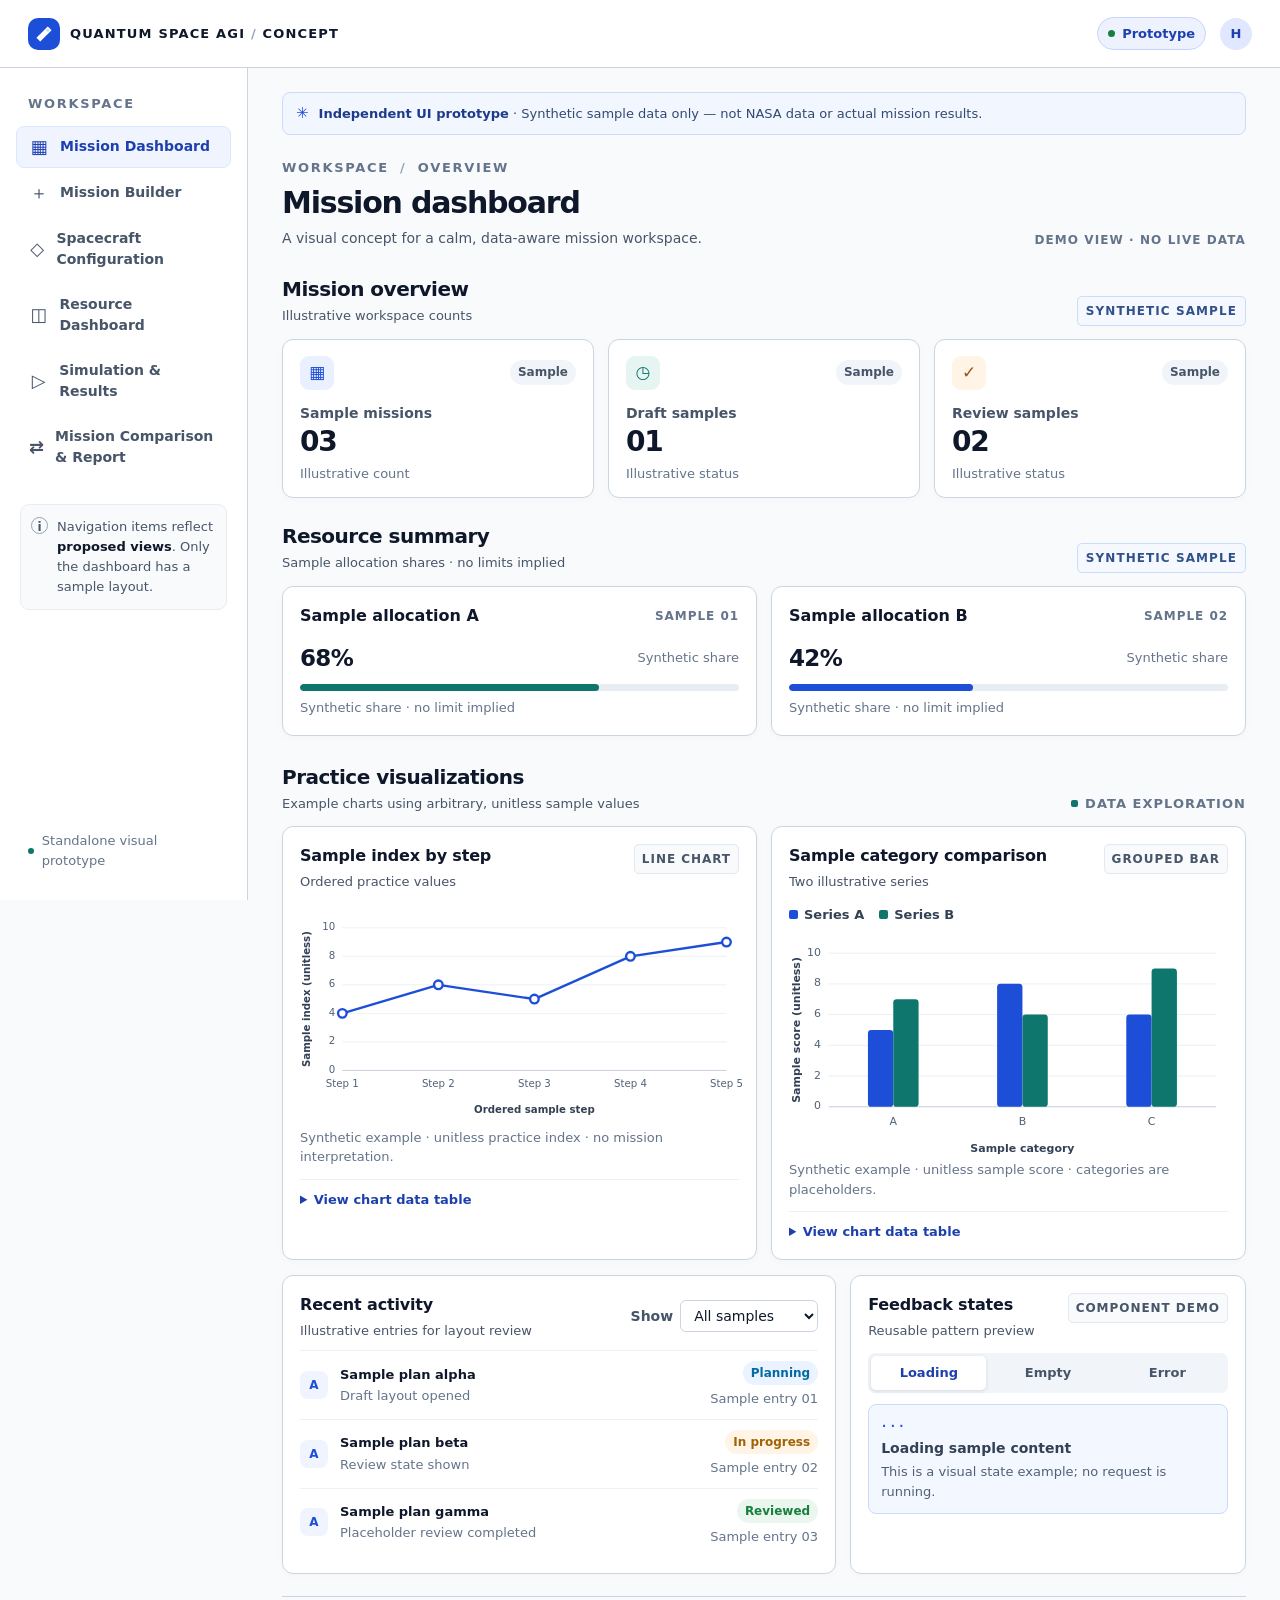
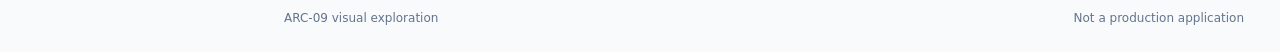
==== arc09-ui-prototype/index.html @ 6b60a982 "feat(arc-09): add isolated visualization UI prototype" ====
<!doctype html>
<html lang="en">
  <head>
    <meta charset="utf-8">
    <meta name="viewport" content="width=device-width, initial-scale=1">
    <meta name="theme-color" content="#f8fafc">
    <title>Mission workspace — ARC-09 UI prototype</title>
    <link rel="stylesheet" href="styles.css">
  </head>
  <body>
    <a class="skip-link" href="#main-content">Skip to main content</a>
    <div class="app-shell">
      <header class="app-header">
        <div class="header-brand-wrap">
          <button class="icon-button menu-toggle" id="menu-toggle" type="button" aria-label="Open navigation" aria-controls="app-sidebar" aria-expanded="false">
            <svg viewBox="0 0 24 24" aria-hidden="true"><path d="M4 7h16M4 12h16M4 17h16" /></svg>
          </button>
          <a class="brand" href="#dashboard" aria-label="Mission workspace dashboard">
            <span class="brand-symbol" aria-hidden="true"><svg viewBox="0 0 32 32"><path d="M5 21.5 21.5 5l5.5 5.5L10.5 27z"/><circle cx="21.5" cy="10.5" r="2.2"/></svg></span>
            <span class="brand-name">QUANTUM SPACE AGI<span> / </span>CONCEPT</span>
          </a>
        </div>
        <div class="header-right">
          <span class="prototype-chip"><span class="chip-dot" aria-hidden="true"></span>Prototype</span>
          <span class="avatar" aria-label="Prototype user">H</span>
        </div>
      </header>

      <div class="shell-body">
        <div class="sidebar-backdrop" id="sidebar-backdrop" hidden></div>
        <aside class="app-sidebar" id="app-sidebar" aria-label="Primary navigation">
          <div class="workspace-label">WORKSPACE</div>
          <nav class="primary-nav" id="primary-nav" aria-label="Proposed application views">
            <a class="nav-item is-active" href="#dashboard" data-view="dashboard" aria-current="page"><span class="nav-icon" aria-hidden="true">▦</span><span>Mission Dashboard</span></a>
            <a class="nav-item" href="#mission-builder" data-view="mission-builder"><span class="nav-icon" aria-hidden="true">＋</span><span>Mission Builder</span></a>
            <a class="nav-item" href="#spacecraft" data-view="spacecraft"><span class="nav-icon" aria-hidden="true">◇</span><span>Spacecraft Configuration</span></a>
            <a class="nav-item" href="#resources" data-view="resources"><span class="nav-icon" aria-hidden="true">◫</span><span>Resource Dashboard</span></a>
            <a class="nav-item" href="#simulation" data-view="simulation"><span class="nav-icon" aria-hidden="true">▷</span><span>Simulation &amp; Results</span></a>
            <a class="nav-item" href="#comparison" data-view="comparison"><span class="nav-icon" aria-hidden="true">⇄</span><span>Mission Comparison &amp; Report</span></a>
          </nav>

          <div class="sidebar-note">
            <span class="note-icon" aria-hidden="true">i</span>
            <p>Navigation items reflect <strong>proposed views</strong>. Only the dashboard has a sample layout.</p>
          </div>
          <div class="sidebar-bottom"><span class="online-dot" aria-hidden="true"></span> Standalone visual prototype</div>
        </aside>

        <main class="main-content" id="main-content" tabindex="-1">
          <div class="prototype-notice" role="note">
            <span class="notice-icon" aria-hidden="true">✳</span>
            <span><strong>Independent UI prototype</strong> · Synthetic sample data only — not NASA data or actual mission results.</span>
          </div>

          <section id="dashboard" data-page="dashboard" aria-labelledby="page-title">
            <div class="page-header">
              <div>
                <div class="breadcrumb">WORKSPACE <span aria-hidden="true">/</span> OVERVIEW</div>
                <h1 id="page-title">Mission dashboard</h1>
                <p class="page-description">A visual concept for a calm, data-aware mission workspace.</p>
              </div>
              <div class="page-actions"><span class="date-context">DEMO VIEW <span aria-hidden="true">·</span> NO LIVE DATA</span></div>
            </div>

            <div class="section-heading">
              <div><h2>Mission overview</h2><p>Illustrative workspace counts</p></div>
              <span class="sample-label">SYNTHETIC SAMPLE</span>
            </div>
            <div class="overview-grid" id="overview-grid" role="group" aria-label="Synthetic mission overview"></div>

            <div class="section-heading resource-heading">
              <div><h2>Resource summary</h2><p>Sample allocation shares · no limits implied</p></div>
              <span class="sample-label">SYNTHETIC SAMPLE</span>
            </div>
            <div class="resource-grid" id="resource-grid" role="group" aria-label="Synthetic resource summary"></div>

            <div class="section-heading chart-section-heading">
              <div><h2>Practice visualizations</h2><p>Example charts using arbitrary, unitless sample values</p></div>
              <span class="section-marker"><span></span> DATA EXPLORATION</span>
            </div>
            <div class="visual-grid">
              <article class="panel chart-panel" aria-labelledby="trend-title">
                <div class="panel-heading"><div><h3 id="trend-title">Sample index by step</h3><p>Ordered practice values</p></div><span class="chart-type">LINE CHART</span></div>
                <div class="chart-host" id="line-chart" aria-busy="true"></div>
                <div class="chart-tooltip" role="status" aria-live="polite" hidden></div>
                <p class="chart-caption">Synthetic example · unitless practice index · no mission interpretation.</p>
                <details class="data-details"><summary>View chart data table</summary><div class="table-scroll"><table><caption class="sr-only">Synthetic sample index values by step</caption><thead><tr><th scope="col">Step</th><th scope="col">Sample index (unitless)</th></tr></thead><tbody id="line-table"></tbody></table></div></details>
              </article>

              <article class="panel chart-panel" aria-labelledby="bar-chart-title">
                <div class="panel-heading"><div><h3 id="bar-chart-title">Sample category comparison</h3><p>Two illustrative series</p></div><span class="chart-type">GROUPED BAR</span></div>
                <ul class="chart-legend"><li><i class="legend-swatch legend-a" aria-hidden="true"></i>Series A</li><li><i class="legend-swatch legend-b" aria-hidden="true"></i>Series B</li></ul>
                <div class="chart-host" id="bar-chart" aria-busy="true"></div>
                <div class="chart-tooltip" role="status" aria-live="polite" hidden></div>
                <p class="chart-caption">Synthetic example · unitless sample score · categories are placeholders.</p>
                <details class="data-details"><summary>View chart data table</summary><div class="table-scroll"><table><caption class="sr-only">Synthetic category comparison for Series A and Series B</caption><thead><tr><th scope="col">Sample category</th><th scope="col">Series A</th><th scope="col">Series B</th></tr></thead><tbody id="bar-table"></tbody></table></div></details>
              </article>
            </div>

            <div class="lower-grid">
              <section class="panel activity-panel" aria-labelledby="activity-title">
                <div class="panel-heading activity-heading"><div><h3 id="activity-title">Recent activity</h3><p>Illustrative entries for layout review</p></div>
                  <div class="form-field compact-field"><label for="activity-filter">Show</label><select id="activity-filter" aria-label="Filter synthetic sample activity"><option value="all">All samples</option><option value="Planning">Planning</option><option value="In progress">In progress</option><option value="Reviewed">Reviewed</option></select></div>
                </div>
                <ul class="activity-list" id="activity-list" aria-live="polite"></ul>
              </section>
              <section class="panel state-demo" aria-labelledby="state-title">
                <div class="panel-heading"><div><h3 id="state-title">Feedback states</h3><p>Reusable pattern preview</p></div><span class="chart-type">COMPONENT DEMO</span></div>
                <div class="state-tabs" role="group" aria-label="Choose feedback state preview">
                  <button class="state-tab is-selected" type="button" data-state="loading" aria-pressed="true">Loading</button>
                  <button class="state-tab" type="button" data-state="empty" aria-pressed="false">Empty</button>
                  <button class="state-tab" type="button" data-state="error" aria-pressed="false">Error</button>
                </div>
                <div class="state-preview" id="state-preview" aria-live="polite"></div>
              </section>
            </div>

            <footer class="page-footer"><span>ARC-09 visual exploration</span><span>Not a production application</span></footer>
          </section>

          <section id="mission-builder" class="placeholder-page" data-page="mission-builder" hidden aria-labelledby="mission-builder-title">
            <div class="page-header"><div><div class="breadcrumb">WORKSPACE <span aria-hidden="true">/</span> PROPOSED VIEW</div><h1 id="mission-builder-title">Mission Builder</h1><p class="page-description">A navigation placeholder for visual flow review.</p></div></div>
            <div class="panel placeholder-panel"><div class="placeholder-illustration" aria-hidden="true">&#9675;</div><span class="sample-label">PROPOSED VIEW &middot; NOT A REQUIREMENT</span><h2>Layout preview not defined</h2><p>This prototype does not contain confirmed page requirements, API data, or scientific fields for this view.</p><button class="button button-secondary back-dashboard" type="button">Return to dashboard</button></div>
          </section>
          <section id="spacecraft" class="placeholder-page" data-page="spacecraft" hidden aria-labelledby="spacecraft-title">
            <div class="page-header"><div><div class="breadcrumb">WORKSPACE <span aria-hidden="true">/</span> PROPOSED VIEW</div><h1 id="spacecraft-title">Spacecraft Configuration</h1><p class="page-description">A navigation placeholder for visual flow review.</p></div></div>
            <div class="panel placeholder-panel"><div class="placeholder-illustration" aria-hidden="true">&#9675;</div><span class="sample-label">PROPOSED VIEW &middot; NOT A REQUIREMENT</span><h2>Layout preview not defined</h2><p>This prototype does not contain confirmed page requirements, API data, or scientific fields for this view.</p><button class="button button-secondary back-dashboard" type="button">Return to dashboard</button></div>
          </section>
          <section id="resources" class="placeholder-page" data-page="resources" hidden aria-labelledby="resources-title">
            <div class="page-header"><div><div class="breadcrumb">WORKSPACE <span aria-hidden="true">/</span> PROPOSED VIEW</div><h1 id="resources-title">Resource Dashboard</h1><p class="page-description">A navigation placeholder for visual flow review.</p></div></div>
            <div class="panel placeholder-panel"><div class="placeholder-illustration" aria-hidden="true">&#9675;</div><span class="sample-label">PROPOSED VIEW &middot; NOT A REQUIREMENT</span><h2>Layout preview not defined</h2><p>This prototype does not contain confirmed page requirements, API data, or scientific fields for this view.</p><button class="button button-secondary back-dashboard" type="button">Return to dashboard</button></div>
          </section>
          <section id="simulation" class="placeholder-page" data-page="simulation" hidden aria-labelledby="simulation-title">
            <div class="page-header"><div><div class="breadcrumb">WORKSPACE <span aria-hidden="true">/</span> PROPOSED VIEW</div><h1 id="simulation-title">Simulation &amp; Results</h1><p class="page-description">A navigation placeholder for visual flow review.</p></div></div>
            <div class="panel placeholder-panel"><div class="placeholder-illustration" aria-hidden="true">&#9675;</div><span class="sample-label">PROPOSED VIEW &middot; NOT A REQUIREMENT</span><h2>Layout preview not defined</h2><p>This prototype does not contain confirmed page requirements, API data, or scientific fields for this view.</p><button class="button button-secondary back-dashboard" type="button">Return to dashboard</button></div>
          </section>
          <section id="comparison" class="placeholder-page" data-page="comparison" hidden aria-labelledby="comparison-title">
            <div class="page-header"><div><div class="breadcrumb">WORKSPACE <span aria-hidden="true">/</span> PROPOSED VIEW</div><h1 id="comparison-title">Mission Comparison &amp; Report</h1><p class="page-description">A navigation placeholder for visual flow review.</p></div></div>
            <div class="panel placeholder-panel"><div class="placeholder-illustration" aria-hidden="true">&#9675;</div><span class="sample-label">PROPOSED VIEW &middot; NOT A REQUIREMENT</span><h2>Layout preview not defined</h2><p>This prototype does not contain confirmed page requirements, API data, or scientific fields for this view.</p><button class="button button-secondary back-dashboard" type="button">Return to dashboard</button></div>
          </section>
        </main>
      </div>
    </div>
    <script src="data.js"></script>
    <script src="charts.js"></script>
    <script src="app.js"></script>
  </body>
</html>
---- arc09-ui-prototype/styles.css ----
:root {
  color-scheme: light;
  --primary: #1D4ED8;
  --secondary: #0F766E;
  --background: #F8FAFC;
  --surface: #FFFFFF;
  --subtle: #F1F5F9;
  --text: #0F172A;
  --muted: #475569;
  --border: #CBD5E1;
  --success: #15803D;
  --warning: #A16207;
  --error: #B91C1C;
  --info: #0369A1;
  --space-1: 4px;
  --space-2: 8px;
  --space-3: 12px;
  --space-4: 16px;
  --space-6: 24px;
  --space-8: 32px;
  --space-12: 48px;
  font-family: Inter,ui-sans-serif,system-ui,-apple-system,"Segoe UI",sans-serif;
  color: var(--text);
  background: var(--background);
  font-synthesis: none;
  text-rendering: optimizeLegibility;
}

/* Base styles and typography */
* {
  box-sizing: border-box;
}

html {
  min-width: 320px;
}

body {
  margin: 0;
  min-width: 320px;
  background: var(--background);
  color: var(--text);
  font-size: 16px;
  line-height: 1.5;
}
/* Shared control typography */
button,select {
  font: inherit;
}
/* Base styles and typography */
button,a,select {
  -webkit-tap-highlight-color: transparent;
}
/* Keyboard skip link */
.skip-link {
  position: fixed;
  z-index: 50;
  left: 12px;
  top: -60px;
  padding: 10px 14px;
  background: var(--surface);
  color: var(--primary);
  border: 2px solid var(--primary);
  border-radius: 8px;
}

.skip-link:focus {
  top: 12px;
}
/* Application shell and header */
.app-shell {
  min-height: 100vh;
}

.app-header {
  height: 68px;
  position: sticky;
  top: 0;
  z-index: 20;
  display: flex;
  align-items: center;
  justify-content: space-between;
  padding: 0 28px;
  background: rgba(255,255,255,.96);
  border-bottom: 1px solid var(--border);
}

.header-brand-wrap,.header-right {
  display: flex;
  align-items: center;
  gap: 14px;
}

.brand {
  display: flex;
  align-items: center;
  gap: 10px;
  text-decoration: none;
  color: var(--text);
}

.brand-symbol {
  display: grid;
  place-items: center;
  width: 32px;
  height: 32px;
  border-radius: 10px;
  background: var(--primary);
}

.brand-symbol svg {
  width: 22px;
  height: 22px;
  fill: var(--surface);
}

.brand-symbol circle {
  fill: #bfdbfe;
}

.brand-name {
  font-size: 13px;
  font-weight: 750;
  letter-spacing: .09em;
}

.brand-name span {
  color: #94a3b8;
}

.prototype-chip {
  display: flex;
  align-items: center;
  gap: 7px;
  padding: 6px 10px;
  border: 1px solid #c7d2fe;
  background: #eef2ff;
  border-radius: 99px;
  color: #1e40af;
  font-size: 13px;
  font-weight: 650;
}
/* Header indicators */
.chip-dot,.online-dot {
  width: 7px;
  height: 7px;
  border-radius: 50%;
  background: var(--success);
}
/* Application shell and header */
.avatar {
  width: 32px;
  height: 32px;
  display: grid;
  place-items: center;
  border-radius: 50%;
  background: #e0e7ff;
  color: #1e40af;
  font-weight: 700;
  font-size: 13px;
}

.icon-button {
  width: 38px;
  height: 38px;
  display: grid;
  place-items: center;
  border: 1px solid var(--border);
  background: var(--surface);
  border-radius: 9px;
  color: var(--text);
  cursor: pointer;
}

.icon-button svg {
  width: 20px;
  height: 20px;
  fill: none;
  stroke: currentColor;
  stroke-width: 1.8;
  stroke-linecap: round;
}

.menu-toggle {
  display: none;
}

.shell-body {
  min-height: calc(100vh - 68px);
  display: grid;
  grid-template-columns: 248px minmax(0,1fr);
}
/* Sidebar navigation */
.app-sidebar {
  position: sticky;
  top: 68px;
  align-self: start;
  height: calc(100vh - 68px);
  display: flex;
  flex-direction: column;
  padding: 26px 16px 18px;
  background: var(--surface);
  border-right: 1px solid var(--border);
}

.workspace-label,.breadcrumb {
  font-size: 13px;
  font-weight: 750;
  letter-spacing: .13em;
  color: #64748b;
}

.workspace-label {
  padding: 0 12px 12px;
}

.primary-nav {
  display: grid;
  gap: var(--space-1);
}

.nav-item {
  min-height: 42px;
  display: flex;
  align-items: center;
  gap: 11px;
  padding: 9px 12px;
  color: var(--muted);
  border: 1px solid transparent;
  border-radius: 8px;
  text-decoration: none;
  font-size: 14px;
  font-weight: 550;
  transition: background-color .15s,color .15s;
}

.nav-item:hover {
  background: var(--background);
  color: var(--text);
}

.nav-item.is-active {
  background: #eff4ff;
  border-color: #dbe7ff;
  color: #1e40af;
  font-weight: 700;
}

.nav-icon {
  width: 20px;
  text-align: center;
  font-size: 18px;
  line-height: 1;
  color: inherit;
}
.sidebar-note {
  display: flex;
  gap: 9px;
  margin: 26px 4px 0;
  padding: 12px 10px;
  background: var(--background);
  border: 1px solid #e8edf4;
  border-radius: 9px;
  color: var(--muted);
  font-size: 13px;
  line-height: 1.55;
}

.sidebar-note p {
  margin: 0;
}

.sidebar-note strong {
  color: var(--text);
}

.note-icon {
  flex: none;
  display: grid;
  place-items: center;
  width: 17px;
  height: 17px;
  border: 1px solid #94a3b8;
  border-radius: 50%;
  font-size: 12px;
  font-weight: 700;
}

.sidebar-bottom {
  display: flex;
  align-items: center;
  gap: var(--space-2);
  margin-top: auto;
  padding: 12px;
  color: #64748b;
  font-size: 13px;
}

.sidebar-bottom .online-dot {
  width: 6px;
  height: 6px;
  background: var(--secondary);
}
/* Page layout and headings */
.main-content {
  min-width: 0;
  max-width: 1440px;
  width: 100%;
  margin: 0 auto;
  padding: 24px 34px 22px;
  outline: none;
}

.prototype-notice {
  display: flex;
  align-items: center;
  gap: 10px;
  min-height: 42px;
  margin-bottom: 23px;
  padding: 9px 13px;
  border: 1px solid #cbdcfb;
  background: #f1f6ff;
  border-radius: 8px;
  color: #334a70;
  font-size: 13px;
}

.prototype-notice strong {
  color: #1e3a8a;
}

.notice-icon {
  color: var(--primary);
  font-size: 15px;
}

.page-header {
  display: flex;
  align-items: flex-end;
  justify-content: space-between;
  gap: 20px;
  margin-bottom: 27px;
}

.breadcrumb {
  margin-bottom: 8px;
}

.breadcrumb span {
  padding: 0 5px;
  color: #94a3b8;
}

.page-header h1 {
  margin: 0;
  font-size: 30px;
  line-height: 1.2;
  letter-spacing: -.04em;
  font-weight: 720;
}
/* Page description */
.page-description {
  margin: 7px 0 0;
  color: var(--muted);
  font-size: 14px;
}
/* Page layout and headings */
.page-actions {
  display: flex;
  align-items: center;
  gap: 10px;
}

.date-context {
  color: #64748b;
  font-size: 12px;
  font-weight: 700;
  letter-spacing: .09em;
}

.section-heading {
  display: flex;
  align-items: flex-end;
  justify-content: space-between;
  gap: var(--space-4);
  margin: 0 0 13px;
}

.section-heading h2 {
  margin: 0;
  font-size: 20px;
  line-height: 1.3;
  letter-spacing: -.025em;
}

.section-heading p {
  margin: 4px 0 0;
  color: var(--muted);
  font-size: 13px;
}

.sample-label {
  display: inline-flex;
  align-items: center;
  padding: 5px 8px;
  border: 1px solid #cbdcfb;
  border-radius: 5px;
  background: #f5f8ff;
  color: #31518a;
  font-size: 12px;
  font-weight: 750;
  letter-spacing: .09em;
  white-space: nowrap;
}
/* Dashboard cards and metrics */
.overview-grid {
  display: grid;
  grid-template-columns: repeat(3,minmax(0,1fr));
  gap: 14px;
}

.metric-card,.panel {
  min-width: 0;
  background: var(--surface);
  border: 1px solid var(--border);
  border-radius: 11px;
  box-shadow: 0 2px 8px rgba(15,23,42,.025);
}

.metric-card {
  padding: 16px 17px 14px;
}

.metric-top {
  display: flex;
  justify-content: space-between;
  align-items: center;
}

.metric-icon {
  width: 34px;
  height: 34px;
  display: grid;
  place-items: center;
  border-radius: 9px;
  font-size: 17px;
  font-weight: 700;
}

.metric-icon-blue {
  background: #eaf0ff;
  color: var(--primary);
}

.metric-icon-teal {
  background: #e6f4f2;
  color: var(--secondary);
}

.metric-icon-amber {
  background: #fff4e5;
  color: #9a5510;
}

.status-badge {
  display: inline-flex;
  align-items: center;
  gap: 6px;
  width: max-content;
  max-width: 100%;
  padding: 4px 8px;
  border-radius: 99px;
  font-size: 12px;
  font-weight: 700;
  line-height: 1.35;
}

.status-neutral {
  background: var(--subtle);
  color: var(--muted);
}

.status-info {
  background: #eaf3ff;
  color: var(--info);
}

.status-warning {
  background: #fff4e5;
  color: var(--warning);
}

.status-success {
  background: #eaf6ee;
  color: var(--success);
}

.metric-label {
  margin: 13px 0 2px;
  color: var(--muted);
  font-size: 14px;
  font-weight: 550;
}

.metric-value {
  margin: 0;
  font-size: 28px;
  line-height: 1.15;
  font-weight: 730;
  font-variant-numeric: tabular-nums;
  letter-spacing: -.04em;
}

.metric-detail {
  margin: 6px 0 0;
  color: #64748b;
  font-size: 13px;
}

.resource-heading {
  margin-top: 25px;
}

.resource-grid {
  display: grid;
  grid-template-columns: repeat(2,minmax(0,1fr));
  gap: 14px;
}

.resource-card {
  padding: 15px 17px 13px;
}

.resource-title-row,.resource-value-row {
  display: flex;
  align-items: center;
  justify-content: space-between;
  gap: 10px;
}

.resource-title-row h3 {
  margin: 0;
  font-size: 16px;
  font-weight: 650;
}

.resource-index {
  color: #64748b;
  font-size: 12px;
  font-weight: 700;
  letter-spacing: .08em;
}

.resource-value-row {
  margin-top: 13px;
}

.resource-value {
  font-size: 23px;
  letter-spacing: -.03em;
  font-variant-numeric: tabular-nums;
}

.resource-tag {
  color: #64748b;
  font-size: 13px;
}

.resource-track {
  height: 7px;
  margin-top: 9px;
  overflow: hidden;
  border-radius: 99px;
  background: #e8edf4;
}

.resource-fill {
  height: 100%;
  display: block;
  border-radius: inherit;
  background: var(--secondary);
}

.resource-card:nth-child(2) .resource-fill {
  background: var(--primary);
}

.resource-detail {
  margin: 7px 0 0;
  color: #64748b;
  font-size: 13px;
}
/* Charts and data tables */
.chart-section-heading {
  margin-top: 28px;
}

.section-marker {
  display: flex;
  align-items: center;
  gap: 7px;
  color: #64748b;
  font-size: 13px;
  font-weight: 750;
  letter-spacing: .08em;
}

.section-marker span {
  width: 7px;
  height: 7px;
  background: var(--secondary);
  border-radius: 2px;
}

.visual-grid {
  display: grid;
  grid-template-columns: repeat(2,minmax(0,1fr));
  gap: 14px;
}

.panel {
  position: relative;
  padding: 17px;
}

.panel-heading {
  display: flex;
  align-items: flex-start;
  justify-content: space-between;
  gap: 10px;
}

.panel-heading h3 {
  margin: 0;
  font-size: 16px;
  font-weight: 680;
  letter-spacing: -.01em;
}

.panel-heading p {
  margin: 4px 0 0;
  color: var(--muted);
  font-size: 13px;
}

.chart-type {
  flex: none;
  padding: 5px 7px;
  border: 1px solid #e2e8f0;
  border-radius: 5px;
  background: var(--background);
  color: var(--muted);
  font-size: 12px;
  font-weight: 750;
  letter-spacing: .08em;
}
.chart-legend {
  display: flex;
  gap: 15px;
  margin: 13px 0 0;
  padding: 0;
  list-style: none;
  color: #334155;
  font-size: 13px;
  font-weight: 600;
}

.chart-legend li {
  display: flex;
  align-items: center;
  gap: 6px;
}
/* Chart legend swatches */
.legend-swatch {
  width: 9px;
  height: 9px;
  display: inline-block;
  border-radius: 2px;
}

.legend-a {
  background: var(--primary);
}

.legend-b {
  background: var(--secondary);
}
/* Charts and data tables */
.chart-host {
  height: 228px;
  margin-top: 8px;
}

.chart-host svg {
  display: block;
  width: 100%;
  height: 100%;
  overflow: visible;
}
.chart-tooltip {
  position: absolute;
  z-index: 3;
  pointer-events: none;
  transform: translate(-50%,-115%);
  max-width: 220px;
  padding: 7px 9px;
  border-radius: 6px;
  background: var(--text);
  color: var(--surface);
  box-shadow: 0 4px 14px rgba(15,23,42,.18);
  font-size: 13px;
  font-weight: 650;
  white-space: nowrap;
}

.chart-tooltip[hidden] {
  display: none;
}

.chart-caption {
  margin: 0 0 12px;
  color: #64748b;
  font-size: 13px;
}

.chart-gridline {
  stroke: #e7edf4;
  stroke-width: 1;
}

.chart-axis {
  stroke: #b9c5d3;
  stroke-width: 1;
}

.chart-tick {
  fill: #526177;
  font: 13px Inter,ui-sans-serif,system-ui,sans-serif;
}

.chart-axis-title {
  fill: #334155;
  font: 600 13px Inter,ui-sans-serif,system-ui,sans-serif;
}

.line-series {
  fill: none;
  stroke: var(--primary);
  stroke-width: 3;
  stroke-linecap: round;
  stroke-linejoin: round;
}

.line-dot {
  fill: var(--surface);
  stroke: var(--primary);
  stroke-width: 3;
}

.bar-series-a {
  fill: var(--primary);
}

.bar-series-b {
  fill: var(--secondary);
}

.chart-mark {
  cursor: pointer;
  outline: none;
}

.chart-mark:hover .chart-focus-ring,.chart-mark:focus-visible .chart-focus-ring {
  opacity: 1;
}

.chart-focus-ring {
  fill: none;
  stroke: var(--text);
  stroke-width: 2;
  stroke-dasharray: 3 2;
  opacity: 0;
}

.data-details {
  border-top: 1px solid #eef2f6;
  padding-top: 10px;
}
.data-details summary {
  width: max-content;
  max-width: 100%;
  cursor: pointer;
  color: #1e40af;
  font-size: 13px;
  font-weight: 650;
}

.data-details summary:focus-visible,.state-tab:focus-visible,.button:focus-visible,.nav-item:focus-visible,.icon-button:focus-visible,.select-control:focus-visible,.skip-link:focus-visible {
  outline: 3px solid #93b4ff;
  outline-offset: 2px;
}

.table-scroll {
  max-width: 100%;
  overflow-x: auto;
  margin-top: 9px;
}

table {
  width: 100%;
  border-collapse: collapse;
  text-align: left;
  font-size: 13px;
}

caption {
  text-align: left;
}

th,td {
  padding: 7px 8px;
  border-bottom: 1px solid #e8edf4;
}
/* Table headings */
th {
  background: var(--background);
  color: #334155;
  font-weight: 700;
}

td {
  color: #334155;
  font-variant-numeric: tabular-nums;
}
/* Activity panel and filter */
.lower-grid {
  display: grid;
  grid-template-columns: minmax(0,1.4fr) minmax(280px,1fr);
  gap: 14px;
  margin-top: 15px;
}

.activity-heading {
  align-items: center;
}

.compact-field {
  display: flex;
  align-items: center;
  gap: 7px;
}
.compact-field label {
  color: var(--muted);
  font-size: 14px;
  font-weight: 650;
}

.select-control,.compact-field select {
  max-width: 150px;
  padding: 6px 26px 6px 9px;
  border: 1px solid var(--border);
  border-radius: 6px;
  background-color: var(--surface);
  color: var(--text);
  font-size: 14px;
}

.activity-list {
  list-style: none;
  padding: 0;
  margin: 10px 0 0;
}

.activity-item {
  display: grid;
  grid-template-columns: 30px minmax(0,1fr) auto;
  align-items: center;
  gap: 10px;
  padding: 10px 0;
  border-top: 1px solid #eef2f6;
}

.activity-symbol {
  width: 28px;
  height: 28px;
  display: grid;
  place-items: center;
  border-radius: 8px;
  background: #eff4ff;
  color: var(--primary);
  font-size: 12px;
  font-weight: 750;
}

.activity-content {
  min-width: 0;
  display: grid;
  gap: 2px;
}

.activity-content strong {
  overflow: hidden;
  text-overflow: ellipsis;
  white-space: nowrap;
  font-size: 13px;
}

.activity-content span,.activity-meta time {
  color: #64748b;
  font-size: 13px;
}

.activity-meta {
  display: grid;
  justify-items: end;
  gap: var(--space-1);
}

.activity-empty {
  display: grid;
  gap: 3px;
  padding: 17px 8px;
  color: var(--muted);
  font-size: 13px;
}

.activity-empty span {
  color: #64748b;
}
/* Feedback-state preview */
.state-demo {
  min-height: 200px;
}

.state-tabs {
  display: flex;
  gap: var(--space-1);
  margin-top: 13px;
  padding: 3px;
  background: var(--subtle);
  border-radius: 7px;
}
.state-tab {
  flex: 1;
  min-height: 34px;
  border: 0;
  border-radius: 5px;
  background: transparent;
  color: var(--muted);
  font-size: 13px;
  font-weight: 650;
  cursor: pointer;
}

.state-tab.is-selected {
  background: var(--surface);
  color: #1e40af;
  box-shadow: 0 1px 4px rgba(15,23,42,.12);
}

.state-preview {
  margin-top: 11px;
}

.state-box {
  display: grid;
  gap: 3px;
  padding: 12px;
  border: 1px solid #dbe4ee;
  border-radius: 8px;
  background: var(--background);
  color: #334155;
  font-size: 13px;
}

.state-box strong {
  font-size: 14px;
}

.state-box span {
  color: #526177;
}

.state-loading {
  border-color: #cbdcfb;
  background: #f3f7ff;
}

.state-empty {
  border-style: dashed;
}

.state-error {
  border-color: #fecaca;
  background: #fff7f7;
  color: var(--error);
}

.state-error span {
  color: var(--error);
}
/* Loading indicator */
.loading-indicator {
  color: var(--primary)!important;
  font-size: 18px;
  letter-spacing: 3px;
  line-height: 1;
}
/* Placeholder views and footer */
.page-footer {
  display: flex;
  justify-content: space-between;
  gap: var(--space-3);
  margin-top: 22px;
  padding: 12px 2px 3px;
  border-top: 1px solid var(--border);
  color: #64748b;
  font-size: 12px;
}

.placeholder-page[hidden] {
  display: none;
}

.placeholder-panel {
  min-height: 340px;
  display: flex;
  flex-direction: column;
  align-items: center;
  justify-content: center;
  text-align: center;
  padding: 30px;
}

.placeholder-illustration {
  display: grid;
  place-items: center;
  width: 62px;
  height: 62px;
  margin-bottom: 15px;
  border-radius: 18px;
  background: #eef2ff;
  color: var(--primary);
  font-size: 34px;
}

.placeholder-panel h2 {
  margin: 11px 0 0;
  font-size: 21px;
}

.placeholder-panel p {
  max-width: 450px;
  margin: 8px 0 17px;
  color: var(--muted);
  font-size: 14px;
}

.button {
  min-height: 38px;
  padding: 8px 13px;
  border: 1px solid transparent;
  border-radius: 7px;
  font-size: 14px;
  font-weight: 650;
  cursor: pointer;
}

.button-secondary {
  border-color: var(--border);
  background: var(--surface);
  color: var(--text);
}
/* Drawer backdrop */
.sidebar-backdrop[hidden] {
  display: none;
}
/* Responsive and reduced-motion behavior */
@media(max-width:1100px) {
  .main-content {
    padding-left: 24px;
    padding-right: 24px;
  }
  .shell-body {
    grid-template-columns: 220px minmax(0,1fr);
  }
  .lower-grid {
    grid-template-columns: minmax(0,1fr);
  }
  .state-demo {
    min-height: 0;
  }
}

@media(max-width:760px) {
  .app-header {
    height: 60px;
    padding: 0 17px;
  }
  .menu-toggle {
    display: grid;
  }
  .shell-body {
    min-height: calc(100vh - 60px);
    display: block;
  }
  .app-sidebar {
    position: fixed;
    z-index: 31;
    left: 0;
    top: 60px;
    width: min(290px,86vw);
    height: calc(100dvh - 60px);
    transform: translateX(-105%);
    visibility: hidden;
    transition: transform .2s ease,visibility 0s linear .2s;
    box-shadow: 0 12px 28px rgba(15,23,42,.15);
  }
  .app-sidebar.is-open {
    transform: translateX(0);
    visibility: visible;
    transition: transform .2s ease,visibility 0s;
  }
  .sidebar-backdrop:not([hidden]) {
    position: fixed;
    inset: 60px 0 0;
    z-index: 30;
    display: block;
    background: rgba(15,23,42,.35);
  }
  .main-content {
    padding: 20px 20px 18px;
  }
  .page-header h1 {
    font-size: 28px;
  }
  .overview-grid {
    gap: 10px;
  }
  .metric-card {
    padding: 13px;
  }
  .visual-grid {
    gap: 11px;
  }
  .lower-grid {
    gap: 11px;
  }
}

@media(max-width:540px) {
  .app-header {
    padding: 0 12px;
  }
  .header-brand-wrap,.header-right {
    gap: 9px;
  }
  .brand-name {
    font-size: 12px;
    letter-spacing: .055em;
  }
  .prototype-chip {
    padding: 5px 8px;
    font-size: 12px;
  }
  .avatar {
    width: 29px;
    height: 29px;
  }
  .main-content {
    padding: 16px 13px;
  }
  .prototype-notice {
    align-items: flex-start;
    font-size: 13px;
    margin-bottom: 19px;
  }
  .page-header {
    align-items: flex-start;
    margin-bottom: 22px;
  }
  .page-header h1 {
    font-size: 28px;
  }
  .page-description {
    font-size: 13px;
  }
  .date-context {
    font-size: 12px;
    text-align: right;
  }
  .section-heading h2 {
    font-size: 20px;
  }
  .section-heading p {
    font-size: 13px;
  }
  .sample-label {
    font-size: 12px;
    padding: 4px 6px;
  }
  .overview-grid {
    grid-template-columns: 1fr;
  }
  .metric-card {
    display: grid;
    grid-template-columns: 1fr auto;
    align-items: center;
    column-gap: 10px;
    padding: 12px 13px;
  }
  .metric-top {
    grid-column: 2;
    grid-row: 1/4;
    display: grid;
    justify-items: end;
    gap: 5px;
  }
  .metric-icon {
    width: 30px;
    height: 30px;
  }
  .metric-label {
    grid-column: 1;
    grid-row: 1;
    margin: 0;
    font-size: 14px;
  }
  .metric-value {
    grid-column: 1;
    grid-row: 2;
    font-size: 23px;
  }
  .metric-detail {
    grid-column: 1;
    grid-row: 3;
    margin-top: 3px;
  }
  .resource-grid,.visual-grid {
    grid-template-columns: 1fr;
  }
  .resource-heading,.chart-section-heading {
    margin-top: 22px;
  }
  .resource-card {
    padding: 13px;
  }
  .panel {
    padding: 14px;
  }
  .chart-host {
    height: 220px;
  }
  .chart-tick {
    font-size: 13px;
  }
  .chart-axis-title {
    font-size: 13px;
  }
  .chart-legend {
    font-size: 13px;
  }
  .chart-caption {
    font-size: 13px;
  }
  .activity-heading {
    align-items: flex-start;
    flex-direction: column;
  }
  .compact-field {
    align-self: flex-end;
  }
  .activity-item {
    grid-template-columns: 28px minmax(0,1fr) auto;
    gap: 7px;
  }
  .activity-meta time {
    font-size: 13px;
  }
  .page-footer {
    font-size: 12px;
  }
  .placeholder-panel {
    min-height: 300px;
    padding: 23px;
  }
}

@media(prefers-reduced-motion:reduce) {
  *,*::before,*::after {
    scroll-behavior: auto!important;
    animation-duration: .01ms!important;
    animation-iteration-count: 1!important;
    transition-duration: .01ms!important;
  }
}
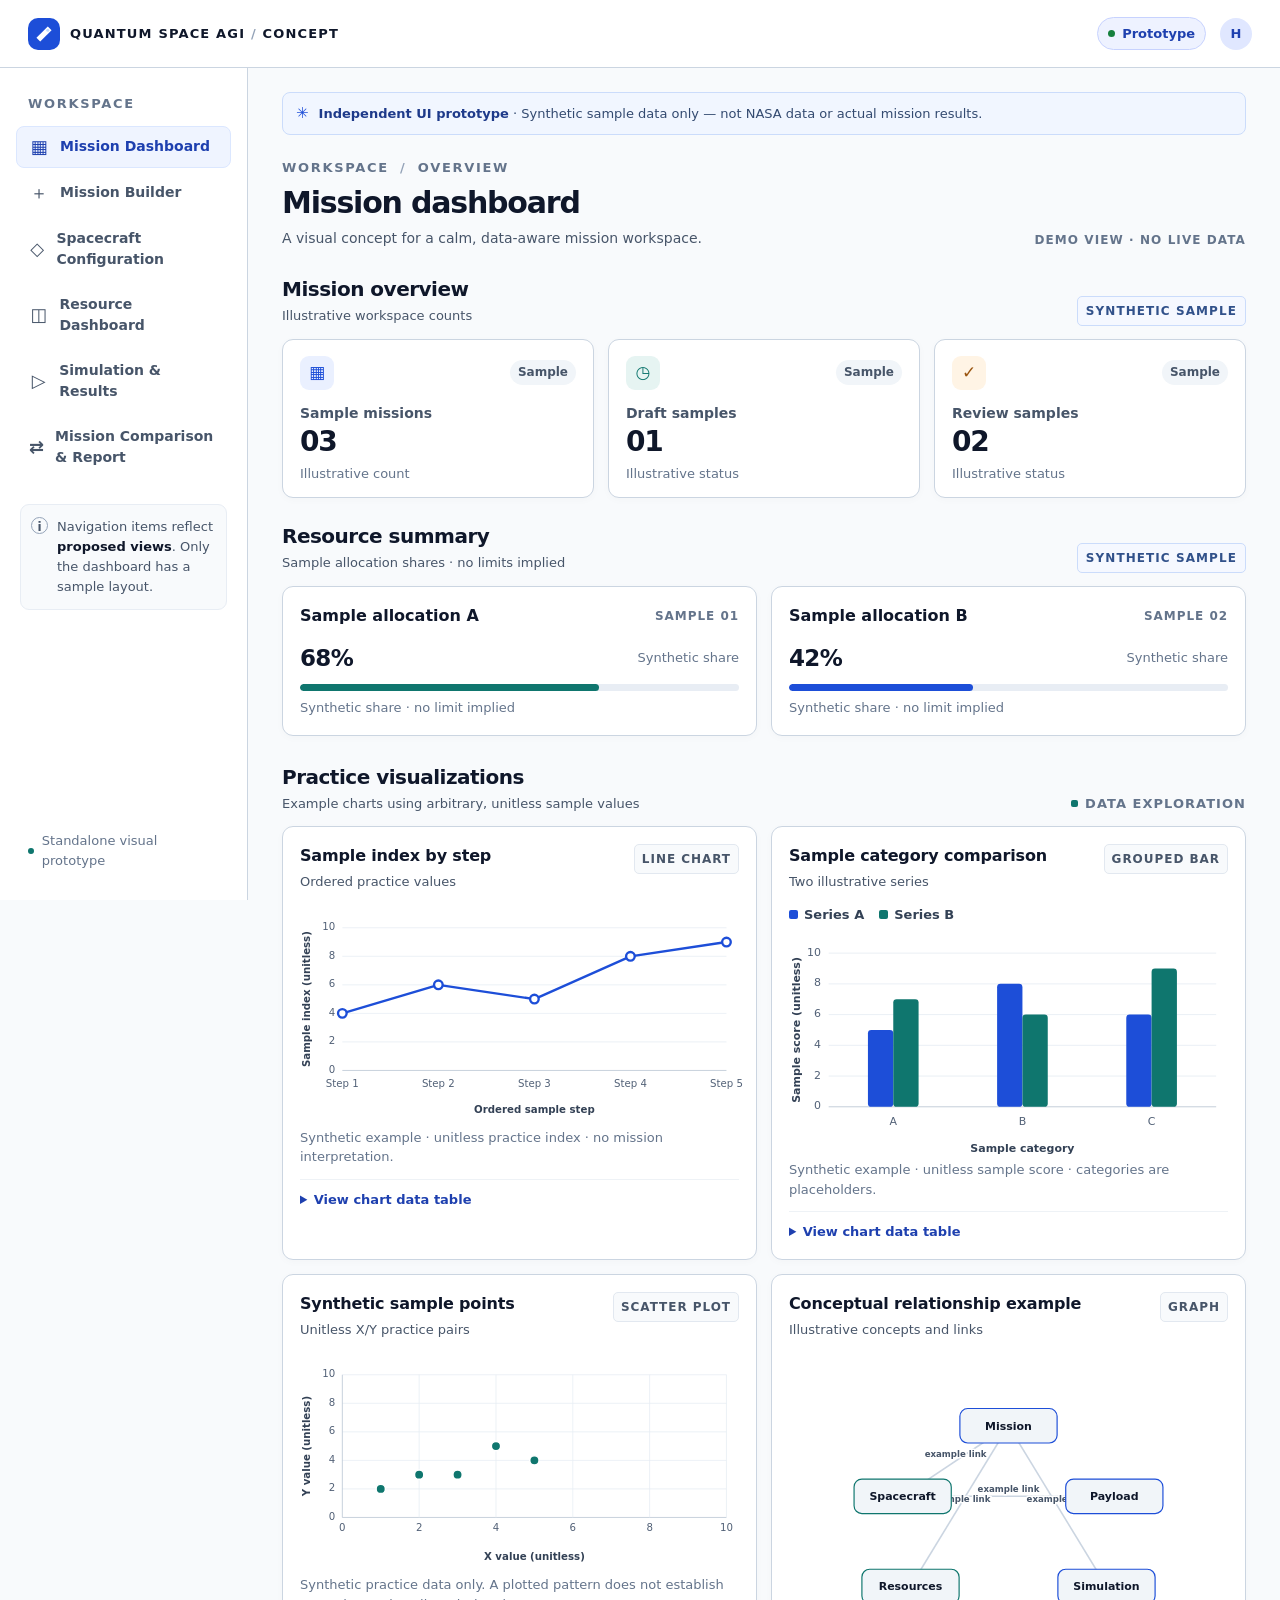
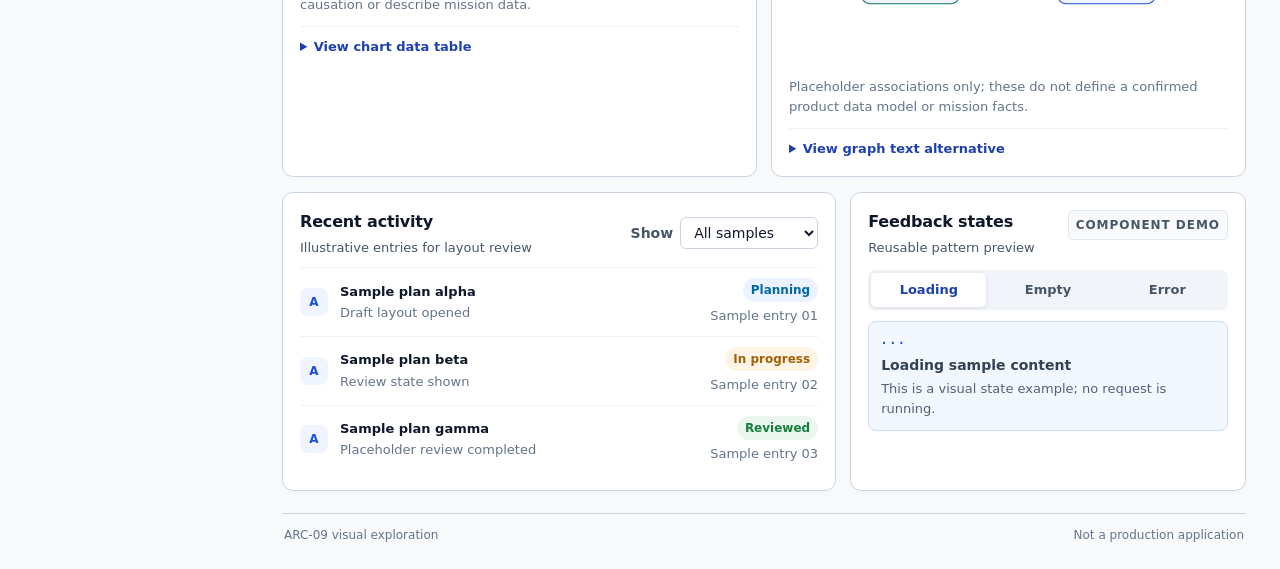
==== commit f81ac7f9: "feat(arc-09): add chart visualizations and independent practice" ====
--- a/arc09-ui-prototype/index.html
+++ b/arc09-ui-prototype/index.html
@@ -95,6 +95,21 @@
                 <p class="chart-caption">Synthetic example · unitless sample score · categories are placeholders.</p>
                 <details class="data-details"><summary>View chart data table</summary><div class="table-scroll"><table><caption class="sr-only">Synthetic category comparison for Series A and Series B</caption><thead><tr><th scope="col">Sample category</th><th scope="col">Series A</th><th scope="col">Series B</th></tr></thead><tbody id="bar-table"></tbody></table></div></details>
               </article>
+              <article class="panel chart-panel" aria-labelledby="scatter-chart-title">
+                <div class="panel-heading"><div><h3 id="scatter-chart-title">Synthetic sample points</h3><p>Unitless X/Y practice pairs</p></div><span class="chart-type">SCATTER PLOT</span></div>
+                <div class="chart-host" id="scatter-chart" aria-busy="true"></div>
+                <div class="chart-tooltip" role="status" aria-live="polite" hidden></div>
+                <p class="chart-caption">Synthetic practice data only. A plotted pattern does not establish causation or describe mission data.</p>
+                <details class="data-details"><summary>View chart data table</summary><div class="table-scroll"><table><caption class="sr-only">Synthetic unitless X and Y sample point pairs</caption><thead><tr><th scope="col">X value (unitless)</th><th scope="col">Y value (unitless)</th></tr></thead><tbody id="scatter-table"></tbody></table></div></details>
+              </article>
+
+              <article class="panel chart-panel" aria-labelledby="relationship-chart-title">
+                <div class="panel-heading"><div><h3 id="relationship-chart-title">Conceptual relationship example</h3><p>Illustrative concepts and links</p></div><span class="chart-type">GRAPH</span></div>
+                <div class="chart-host graph-host" id="relationship-graph" aria-busy="true"></div>
+                <div class="chart-tooltip" role="status" aria-live="polite" hidden></div>
+                <p class="chart-caption">Placeholder associations only; these do not define a confirmed product data model or mission facts.</p>
+                <details class="data-details"><summary>View graph text alternative</summary><div class="table-scroll"><table><caption class="sr-only">Conceptual graph nodes and illustrative associations</caption><thead><tr><th scope="col">Kind</th><th scope="col">Elements</th><th scope="col">Description</th></tr></thead><tbody id="graph-table"></tbody></table></div></details>
+              </article>
             </div>
 
             <div class="lower-grid">
--- a/arc09-ui-prototype/styles.css
+++ b/arc09-ui-prototype/styles.css
@@ -691,6 +691,10 @@
   margin-top: 8px;
 }
 
+.graph-host {
+  height: 330px;
+}
+
 .chart-host svg {
   display: block;
   width: 100%;
@@ -765,6 +769,46 @@
   fill: var(--secondary);
 }
 
+.scatter-dot {
+  fill: var(--secondary);
+  stroke: var(--surface);
+  stroke-width: 2;
+}
+
+.graph-edge {
+  stroke: var(--border);
+  stroke-width: 2;
+}
+
+.graph-edge-mark:focus-visible .graph-edge {
+  stroke: var(--text);
+  stroke-width: 4;
+}
+
+.graph-edge-label {
+  fill: var(--muted);
+  paint-order: stroke;
+  stroke: var(--surface);
+  stroke-width: 4px;
+  stroke-linejoin: round;
+  font: 600 11px Inter,ui-sans-serif,system-ui,sans-serif;
+}
+
+.graph-node {
+  fill: var(--subtle);
+  stroke: var(--primary);
+  stroke-width: 1.5;
+}
+
+.graph-node-1 {
+  stroke: var(--secondary);
+}
+
+.graph-node-label {
+  fill: var(--text);
+  font: 650 14px Inter,ui-sans-serif,system-ui,sans-serif;
+}
+
 .chart-mark {
   cursor: pointer;
   outline: none;
@@ -1251,6 +1295,9 @@
   .chart-host {
     height: 220px;
   }
+  .graph-host {
+    height: 290px;
+  }
   .chart-tick {
     font-size: 13px;
   }
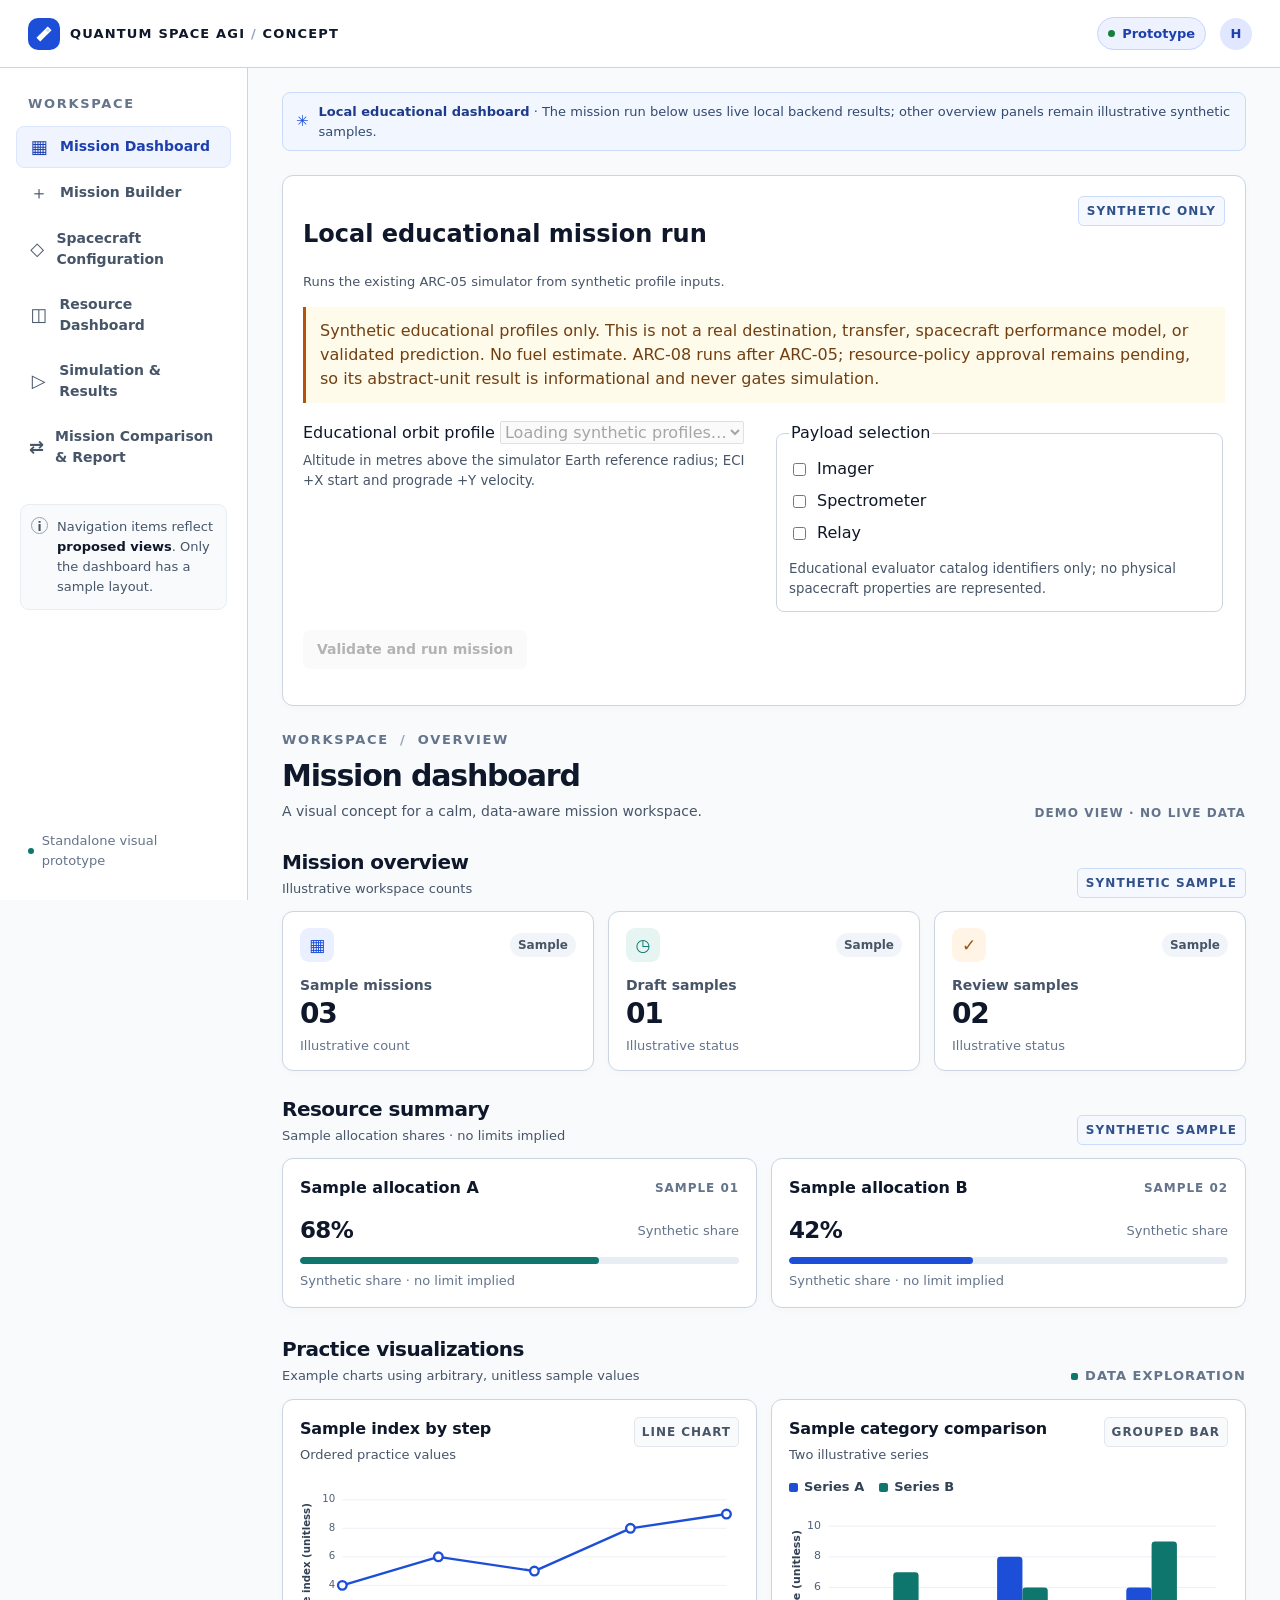
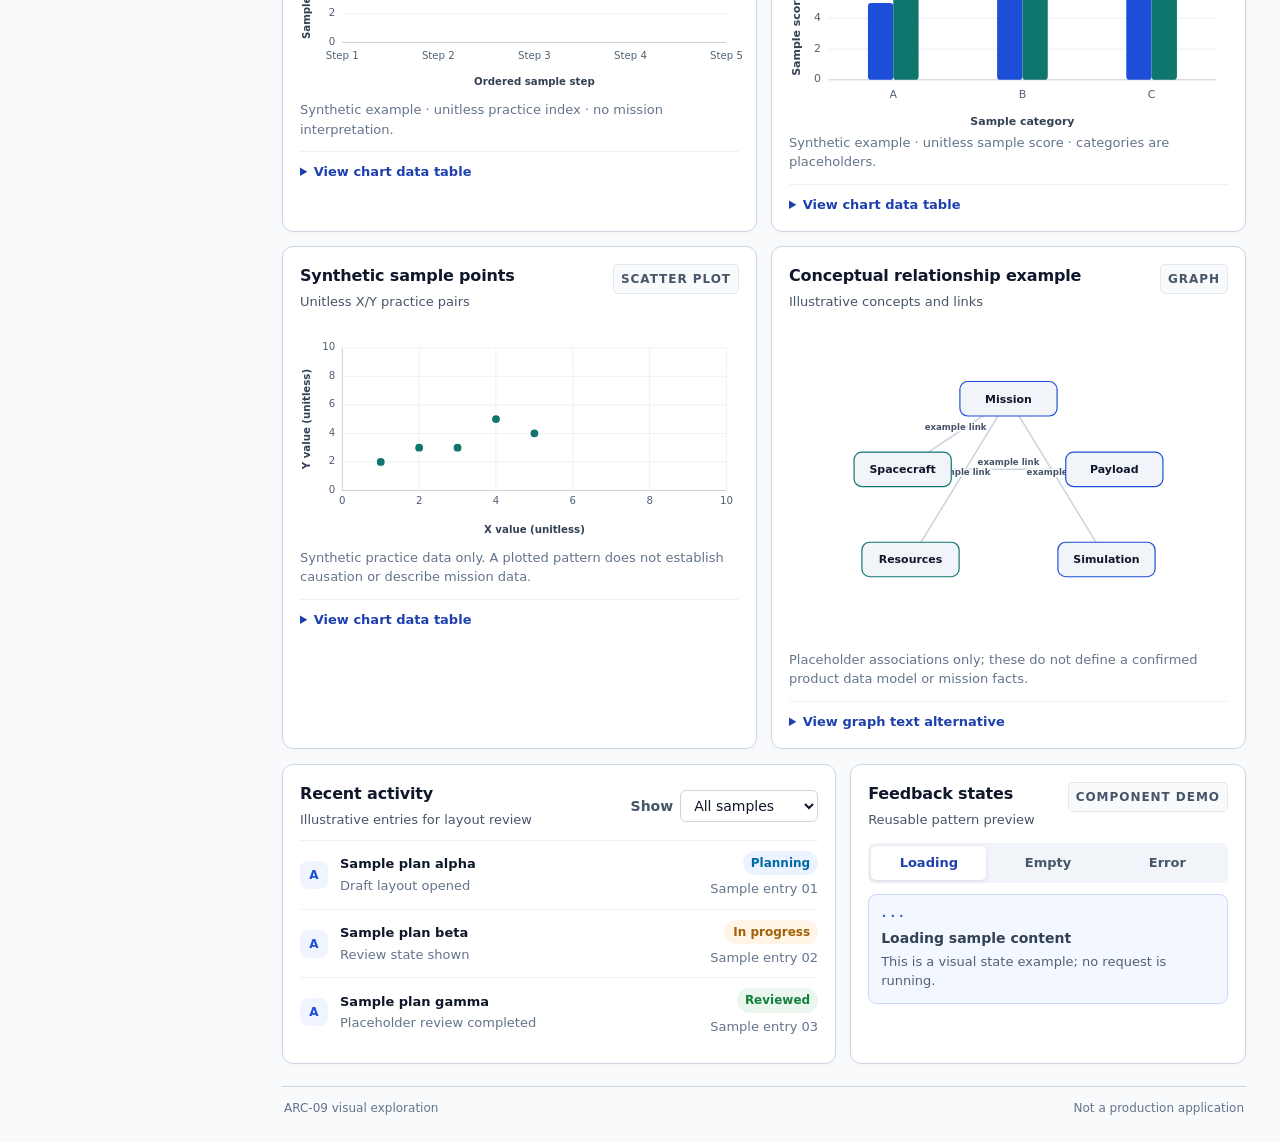
==== commit 5f962692: "feat: connect mission dashboard to local API Co-authored-by: Copilot <223556219+Copilot@users.norepl" ====
--- a/arc09-ui-prototype/index.html
+++ b/arc09-ui-prototype/index.html
@@ -6,6 +6,7 @@
     <meta name="theme-color" content="#f8fafc">
     <title>Mission workspace — ARC-09 UI prototype</title>
     <link rel="stylesheet" href="styles.css">
+    <link rel="stylesheet" href="mission-demo.css">
   </head>
   <body>
     <a class="skip-link" href="#main-content">Skip to main content</a>
@@ -49,10 +50,38 @@
         <main class="main-content" id="main-content" tabindex="-1">
           <div class="prototype-notice" role="note">
             <span class="notice-icon" aria-hidden="true">✳</span>
-            <span><strong>Independent UI prototype</strong> · Synthetic sample data only — not NASA data or actual mission results.</span>
+            <span><strong>Local educational dashboard</strong> · The mission run below uses live local backend results; other overview panels remain illustrative synthetic samples.</span>
           </div>
 
           <section id="dashboard" data-page="dashboard" aria-labelledby="page-title">
+            <section class="mission-demo panel" aria-labelledby="mission-demo-title">
+              <div class="panel-heading">
+                <div><h2 id="mission-demo-title">Local educational mission run</h2><p>Runs the existing ARC-05 simulator from synthetic profile inputs.</p></div>
+                <span class="sample-label">SYNTHETIC ONLY</span>
+              </div>
+              <p class="mission-demo-limits">Synthetic educational profiles only. This is not a real destination, transfer, spacecraft performance model, or validated prediction. No fuel estimate. ARC-08 runs after ARC-05; resource-policy approval remains pending, so its abstract-unit result is informational and never gates simulation.</p>
+              <form id="mission-demo-form">
+                <div class="mission-form-grid">
+                  <div class="form-field">
+                    <label for="mission-destination">Educational orbit profile</label>
+                    <select id="mission-destination" name="destination_profile_id" required>
+                      <option value="" selected disabled>Loading synthetic profiles…</option>
+                    </select>
+                    <small>Altitude in metres above the simulator Earth reference radius; ECI +X start and prograde +Y velocity.</small>
+                  </div>
+                  <fieldset class="payload-options">
+                    <legend>Payload selection</legend>
+                    <label><input type="checkbox" name="selected_payload_ids" value="imager"> Imager</label>
+                    <label><input type="checkbox" name="selected_payload_ids" value="spectrometer"> Spectrometer</label>
+                    <label><input type="checkbox" name="selected_payload_ids" value="relay"> Relay</label>
+                    <small>Educational evaluator catalog identifiers only; no physical spacecraft properties are represented.</small>
+                  </fieldset>
+                </div>
+                <button class="button button-primary" type="submit" disabled>Validate and run mission</button>
+              </form>
+              <p id="mission-demo-status" role="status" aria-live="polite">Loading synthetic destination profiles from the local mission API…</p>
+              <section id="mission-demo-results" aria-live="polite" aria-label="Educational mission results" hidden></section>
+            </section>
             <div class="page-header">
               <div>
                 <div class="breadcrumb">WORKSPACE <span aria-hidden="true">/</span> OVERVIEW</div>
@@ -159,5 +188,6 @@
     <script src="data.js"></script>
     <script src="charts.js"></script>
     <script src="app.js"></script>
+    <script src="mission-demo.js"></script>
   </body>
 </html>
--- a/arc09-ui-prototype/styles.css
+++ b/arc09-ui-prototype/styles.css
@@ -840,7 +840,7 @@
 }
 
 .data-details summary:focus-visible,.state-tab:focus-visible,.button:focus-visible,.nav-item:focus-visible,.icon-button:focus-visible,.select-control:focus-visible,.skip-link:focus-visible {
-  outline: 3px solid #93b4ff;
+  outline: 3px solid var(--primary);
   outline-offset: 2px;
 }
 
--- a/arc09-ui-prototype/mission-demo.css
+++ b/arc09-ui-prototype/mission-demo.css
@@ -0,0 +1,88 @@
+.mission-demo {
+  margin: 24px 0;
+  padding: 20px;
+}
+
+.mission-demo-limits {
+  padding: 12px 14px;
+  border-left: 3px solid #b45309;
+  background: #fffbeb;
+  color: #713f12;
+}
+
+.mission-form-grid {
+  display: grid;
+  grid-template-columns: minmax(240px, 1fr) minmax(240px, 1fr);
+  gap: 20px;
+  margin: 18px 0;
+}
+
+.mission-form-grid small {
+  display: block;
+  margin-top: 6px;
+  color: #475569;
+}
+
+.payload-options {
+  display: grid;
+  gap: 8px;
+  border: 1px solid #cbd5e1;
+  border-radius: 8px;
+  padding: 12px;
+}
+
+.payload-options label {
+  display: flex;
+  align-items: center;
+  gap: 8px;
+}
+
+#mission-demo-status[data-tone="error"] {
+  color: #991b1b;
+}
+
+.mission-result-grid {
+  display: grid;
+  grid-template-columns: minmax(0, 1fr) minmax(0, 2fr);
+  gap: 20px;
+  margin-top: 20px;
+}
+
+.mission-trajectory {
+  width: 100%;
+  min-height: 260px;
+  border: 1px solid #cbd5e1;
+  border-radius: 8px;
+  background: #f8fafc;
+}
+
+.mission-result-table {
+  display: block;
+  max-height: 300px;
+  overflow: auto;
+}
+
+.mission-result-table table {
+  width: 100%;
+  border-collapse: collapse;
+  font-variant-numeric: tabular-nums;
+}
+
+.mission-result-table th,
+.mission-result-table td {
+  padding: 6px 8px;
+  border-bottom: 1px solid #e2e8f0;
+  text-align: right;
+}
+
+.mission-result-table th:first-child,
+.mission-result-table td:first-child {
+  text-align: left;
+}
+
+@media (max-width: 760px) {
+  .mission-form-grid,
+  .mission-result-grid {
+    grid-template-columns: 1fr;
+  }
+}
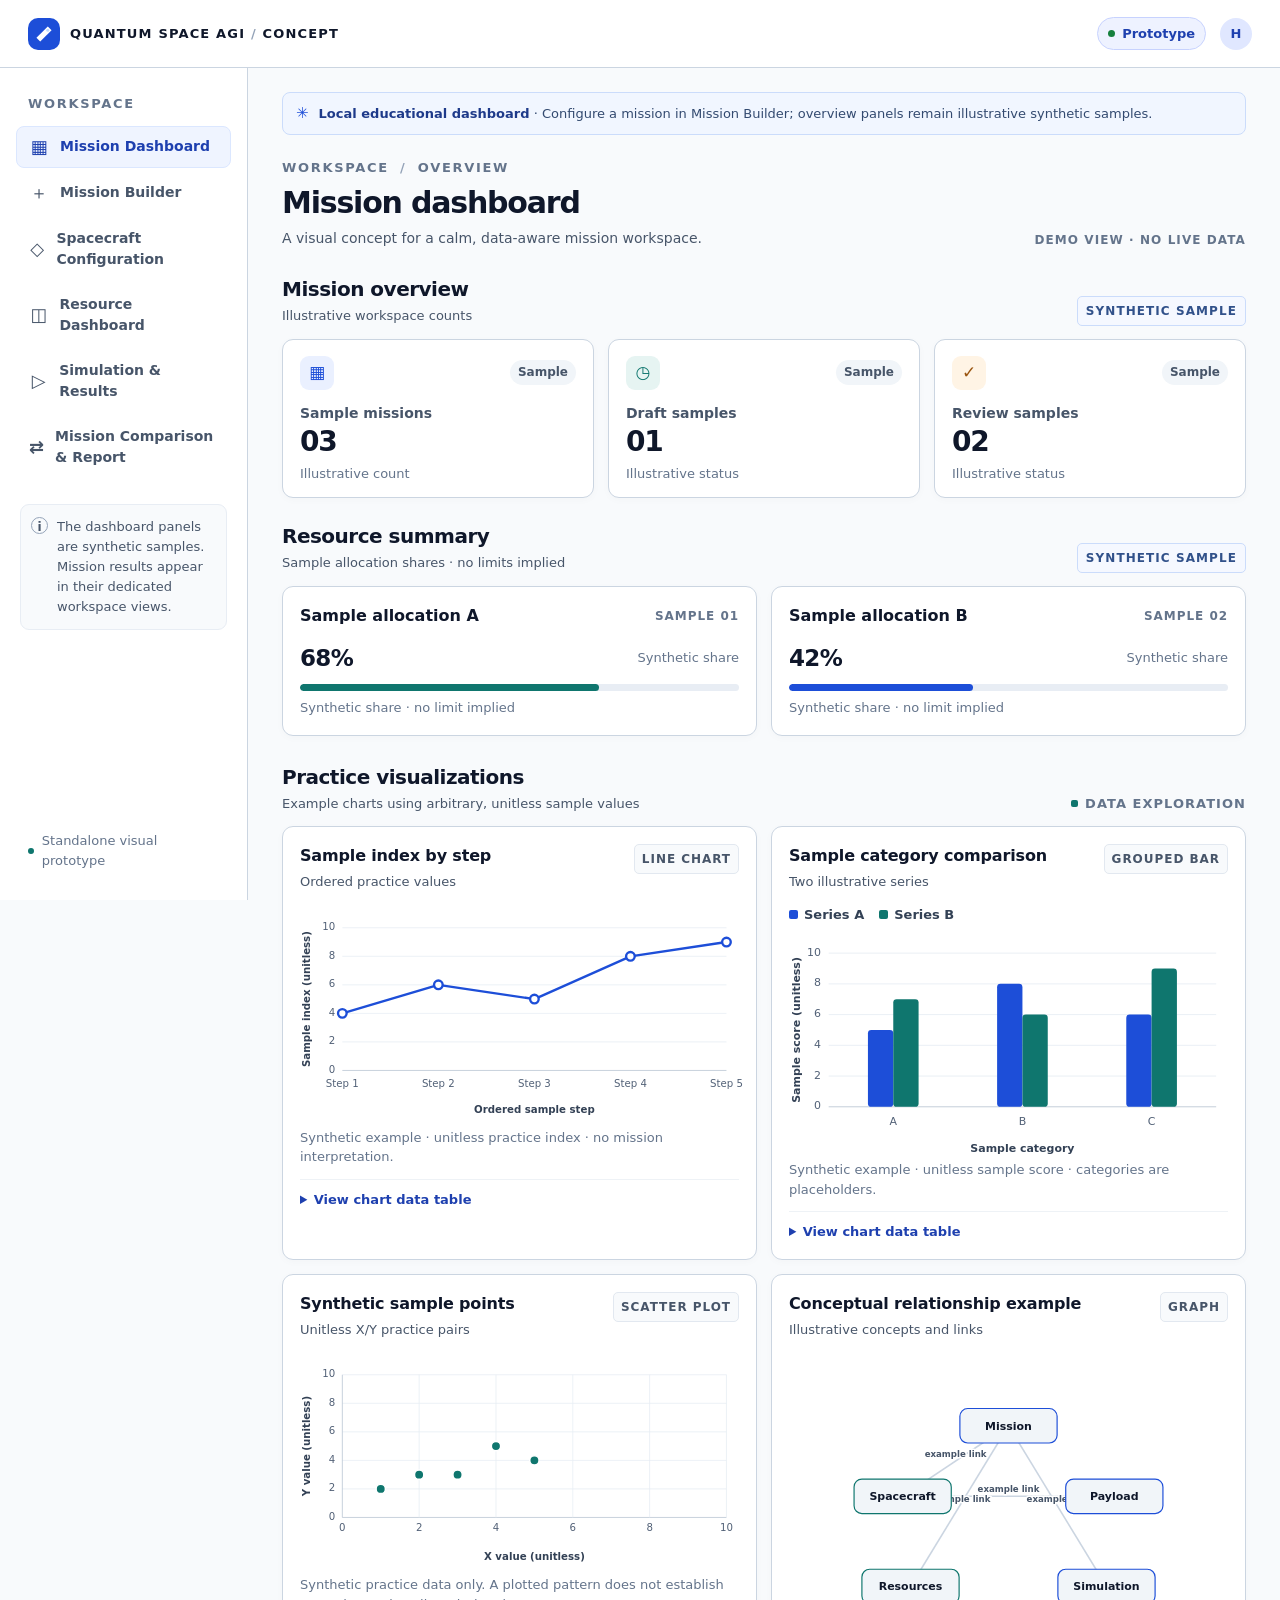
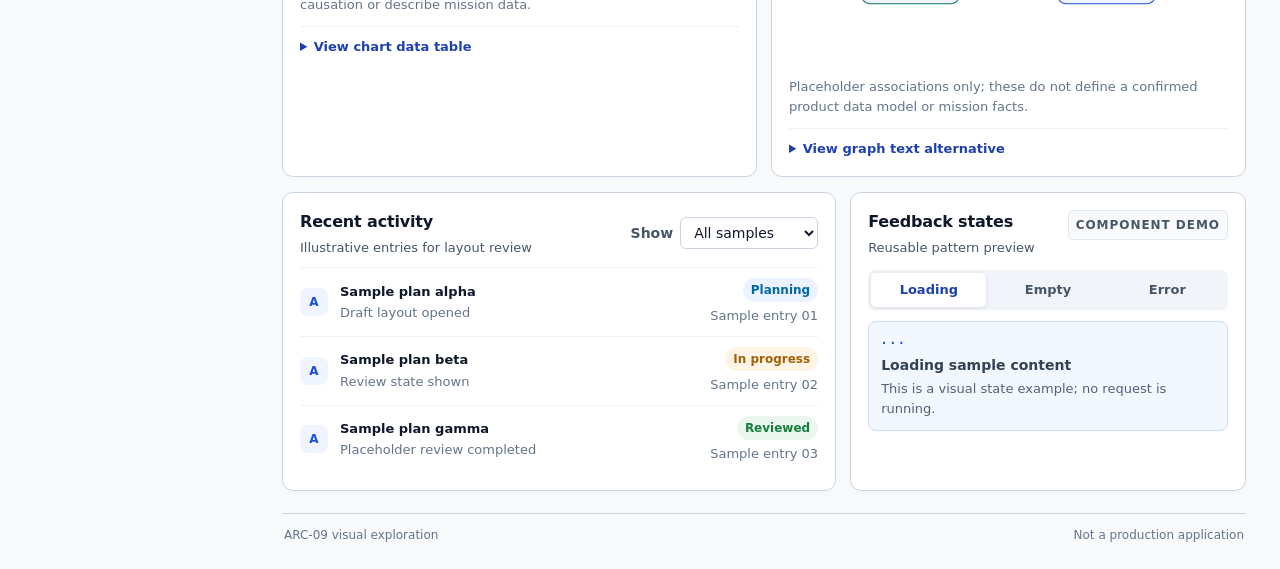
==== commit c21b35ea: "feat: place mission workflow in its own dashboard view Co-authored-by: Copilot <223556219+Copilot@us" ====
--- a/arc09-ui-prototype/index.html
+++ b/arc09-ui-prototype/index.html
@@ -42,7 +42,7 @@
 
           <div class="sidebar-note">
             <span class="note-icon" aria-hidden="true">i</span>
-            <p>Navigation items reflect <strong>proposed views</strong>. Only the dashboard has a sample layout.</p>
+            <p>The dashboard panels are synthetic samples. Mission results appear in their dedicated workspace views.</p>
           </div>
           <div class="sidebar-bottom"><span class="online-dot" aria-hidden="true"></span> Standalone visual prototype</div>
         </aside>
@@ -50,38 +50,10 @@
         <main class="main-content" id="main-content" tabindex="-1">
           <div class="prototype-notice" role="note">
             <span class="notice-icon" aria-hidden="true">✳</span>
-            <span><strong>Local educational dashboard</strong> · The mission run below uses live local backend results; other overview panels remain illustrative synthetic samples.</span>
+            <span><strong>Local educational dashboard</strong> · Configure a mission in Mission Builder; overview panels remain illustrative synthetic samples.</span>
           </div>
 
           <section id="dashboard" data-page="dashboard" aria-labelledby="page-title">
-            <section class="mission-demo panel" aria-labelledby="mission-demo-title">
-              <div class="panel-heading">
-                <div><h2 id="mission-demo-title">Local educational mission run</h2><p>Runs the existing ARC-05 simulator from synthetic profile inputs.</p></div>
-                <span class="sample-label">SYNTHETIC ONLY</span>
-              </div>
-              <p class="mission-demo-limits">Synthetic educational profiles only. This is not a real destination, transfer, spacecraft performance model, or validated prediction. No fuel estimate. ARC-08 runs after ARC-05; resource-policy approval remains pending, so its abstract-unit result is informational and never gates simulation.</p>
-              <form id="mission-demo-form">
-                <div class="mission-form-grid">
-                  <div class="form-field">
-                    <label for="mission-destination">Educational orbit profile</label>
-                    <select id="mission-destination" name="destination_profile_id" required>
-                      <option value="" selected disabled>Loading synthetic profiles…</option>
-                    </select>
-                    <small>Altitude in metres above the simulator Earth reference radius; ECI +X start and prograde +Y velocity.</small>
-                  </div>
-                  <fieldset class="payload-options">
-                    <legend>Payload selection</legend>
-                    <label><input type="checkbox" name="selected_payload_ids" value="imager"> Imager</label>
-                    <label><input type="checkbox" name="selected_payload_ids" value="spectrometer"> Spectrometer</label>
-                    <label><input type="checkbox" name="selected_payload_ids" value="relay"> Relay</label>
-                    <small>Educational evaluator catalog identifiers only; no physical spacecraft properties are represented.</small>
-                  </fieldset>
-                </div>
-                <button class="button button-primary" type="submit" disabled>Validate and run mission</button>
-              </form>
-              <p id="mission-demo-status" role="status" aria-live="polite">Loading synthetic destination profiles from the local mission API…</p>
-              <section id="mission-demo-results" aria-live="polite" aria-label="Educational mission results" hidden></section>
-            </section>
             <div class="page-header">
               <div>
                 <div class="breadcrumb">WORKSPACE <span aria-hidden="true">/</span> OVERVIEW</div>
@@ -162,25 +134,52 @@
             <footer class="page-footer"><span>ARC-09 visual exploration</span><span>Not a production application</span></footer>
           </section>
 
-          <section id="mission-builder" class="placeholder-page" data-page="mission-builder" hidden aria-labelledby="mission-builder-title">
-            <div class="page-header"><div><div class="breadcrumb">WORKSPACE <span aria-hidden="true">/</span> PROPOSED VIEW</div><h1 id="mission-builder-title">Mission Builder</h1><p class="page-description">A navigation placeholder for visual flow review.</p></div></div>
-            <div class="panel placeholder-panel"><div class="placeholder-illustration" aria-hidden="true">&#9675;</div><span class="sample-label">PROPOSED VIEW &middot; NOT A REQUIREMENT</span><h2>Layout preview not defined</h2><p>This prototype does not contain confirmed page requirements, API data, or scientific fields for this view.</p><button class="button button-secondary back-dashboard" type="button">Return to dashboard</button></div>
+          <section id="mission-builder" data-page="mission-builder" hidden aria-labelledby="mission-builder-title">
+            <div class="page-header"><div><div class="breadcrumb">WORKSPACE <span aria-hidden="true">/</span> MISSION BUILDER</div><h1 id="mission-builder-title">Mission Builder</h1><p class="page-description">Configure a synthetic educational mission, validate its inputs, and run the local ARC-05 and ARC-08 evaluators.</p></div></div>
+            <section class="mission-demo panel" aria-labelledby="mission-demo-title">
+              <div class="panel-heading">
+                <div><h2 id="mission-demo-title">Local educational mission run</h2><p>Runs the existing ARC-05 simulator from synthetic profile inputs.</p></div>
+                <span class="sample-label">SYNTHETIC ONLY</span>
+              </div>
+              <p class="mission-demo-limits">Synthetic educational profiles only. This is not a real destination, transfer, spacecraft performance model, or validated prediction. No fuel estimate. ARC-08 runs after ARC-05; resource-policy approval remains pending, so its abstract-unit result is informational and never gates simulation.</p>
+              <form id="mission-demo-form">
+                <div class="mission-form-grid">
+                  <div class="form-field">
+                    <label for="mission-destination">Educational orbit profile</label>
+                    <select id="mission-destination" name="destination_profile_id" required>
+                      <option value="" selected disabled>Loading synthetic profiles…</option>
+                    </select>
+                    <small>Altitude in metres above the simulator Earth reference radius; ECI +X start and prograde +Y velocity.</small>
+                  </div>
+                  <fieldset class="payload-options">
+                    <legend>Payload selection</legend>
+                    <label><input type="checkbox" name="selected_payload_ids" value="imager"> Imager</label>
+                    <label><input type="checkbox" name="selected_payload_ids" value="spectrometer"> Spectrometer</label>
+                    <label><input type="checkbox" name="selected_payload_ids" value="relay"> Relay</label>
+                    <small>Educational evaluator catalog identifiers only; no physical spacecraft properties are represented.</small>
+                  </fieldset>
+                </div>
+                <button class="button button-primary" type="submit" disabled>Validate and run mission</button>
+              </form>
+              <p id="mission-demo-status" role="status" aria-live="polite">Loading synthetic destination profiles from the local mission API…</p>
+            </section>
           </section>
-          <section id="spacecraft" class="placeholder-page" data-page="spacecraft" hidden aria-labelledby="spacecraft-title">
-            <div class="page-header"><div><div class="breadcrumb">WORKSPACE <span aria-hidden="true">/</span> PROPOSED VIEW</div><h1 id="spacecraft-title">Spacecraft Configuration</h1><p class="page-description">A navigation placeholder for visual flow review.</p></div></div>
-            <div class="panel placeholder-panel"><div class="placeholder-illustration" aria-hidden="true">&#9675;</div><span class="sample-label">PROPOSED VIEW &middot; NOT A REQUIREMENT</span><h2>Layout preview not defined</h2><p>This prototype does not contain confirmed page requirements, API data, or scientific fields for this view.</p><button class="button button-secondary back-dashboard" type="button">Return to dashboard</button></div>
+          <section id="spacecraft" data-page="spacecraft" hidden aria-labelledby="spacecraft-title">
+            <div class="page-header"><div><div class="breadcrumb">WORKSPACE <span aria-hidden="true">/</span> SPACECRAFT</div><h1 id="spacecraft-title">Spacecraft Configuration</h1><p class="page-description">Latest mission profile and selected payload identifiers.</p></div></div>
+            <section id="spacecraft-run-result" aria-live="polite"></section>
           </section>
-          <section id="resources" class="placeholder-page" data-page="resources" hidden aria-labelledby="resources-title">
-            <div class="page-header"><div><div class="breadcrumb">WORKSPACE <span aria-hidden="true">/</span> PROPOSED VIEW</div><h1 id="resources-title">Resource Dashboard</h1><p class="page-description">A navigation placeholder for visual flow review.</p></div></div>
-            <div class="panel placeholder-panel"><div class="placeholder-illustration" aria-hidden="true">&#9675;</div><span class="sample-label">PROPOSED VIEW &middot; NOT A REQUIREMENT</span><h2>Layout preview not defined</h2><p>This prototype does not contain confirmed page requirements, API data, or scientific fields for this view.</p><button class="button button-secondary back-dashboard" type="button">Return to dashboard</button></div>
+          <section id="resources" data-page="resources" hidden aria-labelledby="resources-title">
+            <div class="page-header"><div><div class="breadcrumb">WORKSPACE <span aria-hidden="true">/</span> RESOURCES</div><h1 id="resources-title">Resource Dashboard</h1><p class="page-description">Latest ARC-08 educational evaluator output.</p></div></div>
+            <section id="resource-run-result" aria-live="polite"></section>
           </section>
-          <section id="simulation" class="placeholder-page" data-page="simulation" hidden aria-labelledby="simulation-title">
-            <div class="page-header"><div><div class="breadcrumb">WORKSPACE <span aria-hidden="true">/</span> PROPOSED VIEW</div><h1 id="simulation-title">Simulation &amp; Results</h1><p class="page-description">A navigation placeholder for visual flow review.</p></div></div>
-            <div class="panel placeholder-panel"><div class="placeholder-illustration" aria-hidden="true">&#9675;</div><span class="sample-label">PROPOSED VIEW &middot; NOT A REQUIREMENT</span><h2>Layout preview not defined</h2><p>This prototype does not contain confirmed page requirements, API data, or scientific fields for this view.</p><button class="button button-secondary back-dashboard" type="button">Return to dashboard</button></div>
+          <section id="simulation" data-page="simulation" hidden aria-labelledby="simulation-title">
+            <div class="page-header"><div><div class="breadcrumb">WORKSPACE <span aria-hidden="true">/</span> SIMULATION</div><h1 id="simulation-title">Simulation &amp; Results</h1><p class="page-description">Latest educational ARC-05 trajectory and diagnostics.</p></div></div>
+            <p id="simulation-run-state" role="status" aria-live="polite"></p>
+            <section id="mission-demo-results" aria-live="polite" aria-label="Educational mission results" hidden></section>
           </section>
-          <section id="comparison" class="placeholder-page" data-page="comparison" hidden aria-labelledby="comparison-title">
-            <div class="page-header"><div><div class="breadcrumb">WORKSPACE <span aria-hidden="true">/</span> PROPOSED VIEW</div><h1 id="comparison-title">Mission Comparison &amp; Report</h1><p class="page-description">A navigation placeholder for visual flow review.</p></div></div>
-            <div class="panel placeholder-panel"><div class="placeholder-illustration" aria-hidden="true">&#9675;</div><span class="sample-label">PROPOSED VIEW &middot; NOT A REQUIREMENT</span><h2>Layout preview not defined</h2><p>This prototype does not contain confirmed page requirements, API data, or scientific fields for this view.</p><button class="button button-secondary back-dashboard" type="button">Return to dashboard</button></div>
+          <section id="comparison" data-page="comparison" hidden aria-labelledby="comparison-title">
+            <div class="page-header"><div><div class="breadcrumb">WORKSPACE <span aria-hidden="true">/</span> REPORT</div><h1 id="comparison-title">Mission Comparison &amp; Report</h1><p class="page-description">Report for the latest mission run. Cross-mission comparison is not available from the local API.</p></div></div>
+            <section id="report-run-result" aria-live="polite"></section>
           </section>
         </main>
       </div>
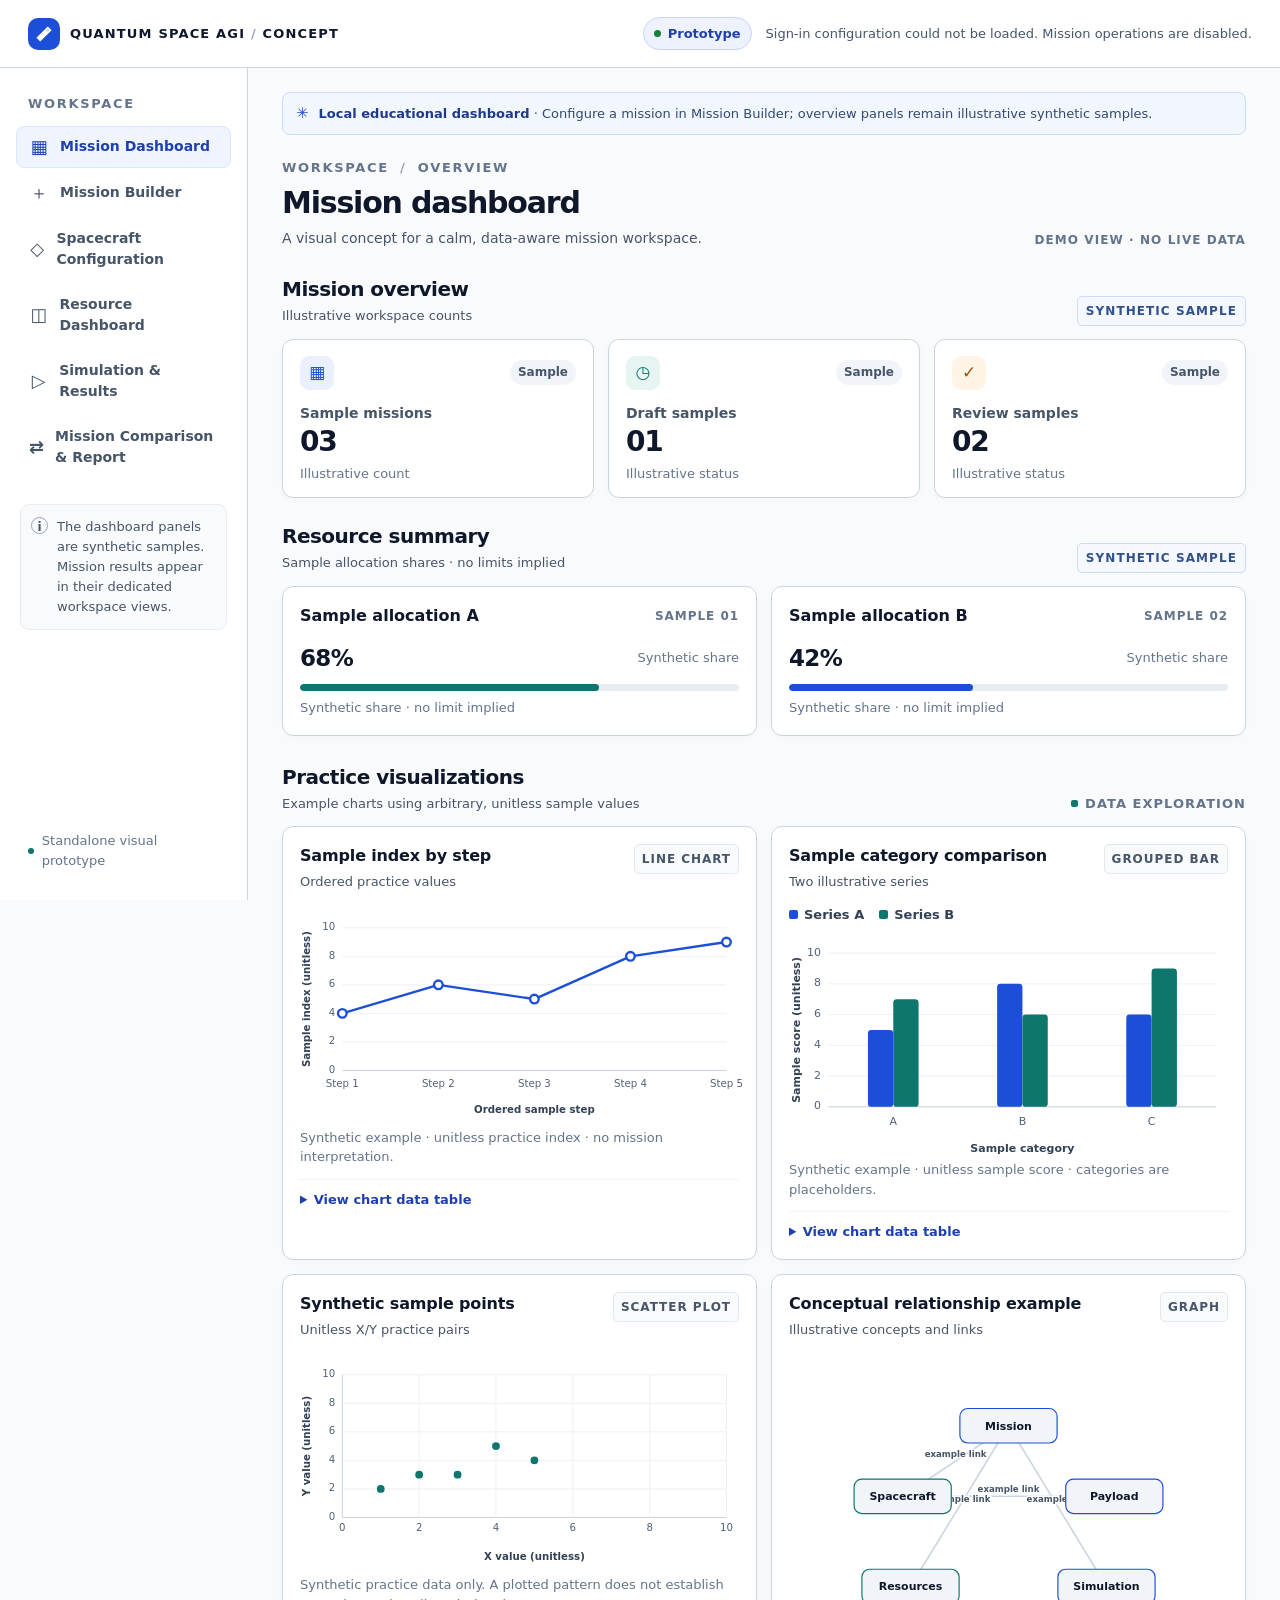
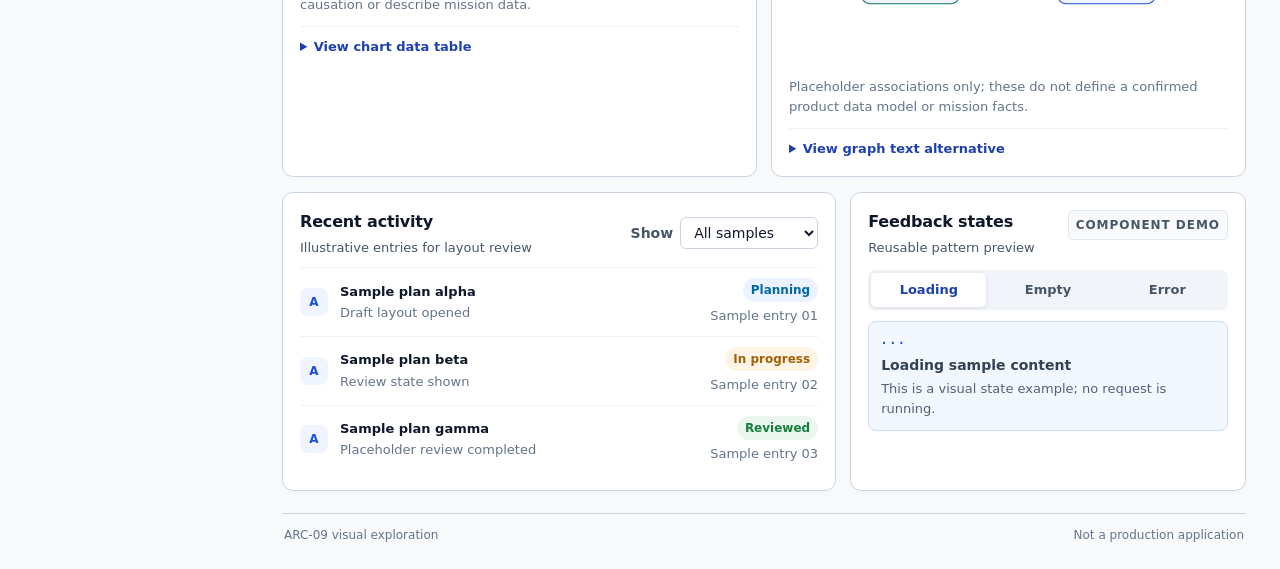
==== commit 6d83ca98: "feat: add Clerk sign-in to mission dashboard Co-authored-by: Copilot <223556219+Copilot@users.norepl" ====
--- a/arc09-ui-prototype/index.html
+++ b/arc09-ui-prototype/index.html
@@ -23,7 +23,10 @@
         </div>
         <div class="header-right">
           <span class="prototype-chip"><span class="chip-dot" aria-hidden="true"></span>Prototype</span>
-          <span class="avatar" aria-label="Prototype user">H</span>
+          <div class="clerk-account" aria-label="Account sign-in">
+            <span id="clerk-auth-status" role="status" aria-live="polite">Checking sign-in configuration…</span>
+            <div id="clerk-user-button" hidden></div>
+          </div>
         </div>
       </header>
 
@@ -142,6 +145,11 @@
                 <span class="sample-label">SYNTHETIC ONLY</span>
               </div>
               <p class="mission-demo-limits">Synthetic educational profiles only. This is not a real destination, transfer, spacecraft performance model, or validated prediction. No fuel estimate. ARC-08 runs after ARC-05; resource-policy approval remains pending, so its abstract-unit result is informational and never gates simulation.</p>
+              <section class="mission-auth-panel" aria-labelledby="mission-auth-title">
+                <h3 id="mission-auth-title">Sign in to use the mission demo</h3>
+                <p id="mission-demo-auth-status" role="status" aria-live="polite">Checking sign-in configuration…</p>
+                <div id="clerk-sign-in" hidden></div>
+              </section>
               <form id="mission-demo-form">
                 <div class="mission-form-grid">
                   <div class="form-field">
@@ -165,11 +173,11 @@
             </section>
           </section>
           <section id="spacecraft" data-page="spacecraft" hidden aria-labelledby="spacecraft-title">
-            <div class="page-header"><div><div class="breadcrumb">WORKSPACE <span aria-hidden="true">/</span> SPACECRAFT</div><h1 id="spacecraft-title">Spacecraft Configuration</h1><p class="page-description">Latest mission profile and selected payload identifiers.</p></div></div>
+            <div class="page-header"><div><div class="breadcrumb">WORKSPACE <span aria-hidden="true">/</span> SPACECRAFT</div><h1 id="spacecraft-title">Spacecraft Configuration</h1><p class="page-description">Spacecraft configuration from the latest returned profile and payload IDs.</p></div></div>
             <section id="spacecraft-run-result" aria-live="polite"></section>
           </section>
           <section id="resources" data-page="resources" hidden aria-labelledby="resources-title">
-            <div class="page-header"><div><div class="breadcrumb">WORKSPACE <span aria-hidden="true">/</span> RESOURCES</div><h1 id="resources-title">Resource Dashboard</h1><p class="page-description">Latest ARC-08 educational evaluator output.</p></div></div>
+            <div class="page-header"><div><div class="breadcrumb">WORKSPACE <span aria-hidden="true">/</span> RESOURCES</div><h1 id="resources-title">Resource Dashboard</h1><p class="page-description">Educational resource evaluation from the latest ARC-08 response.</p></div></div>
             <section id="resource-run-result" aria-live="polite"></section>
           </section>
           <section id="simulation" data-page="simulation" hidden aria-labelledby="simulation-title">
@@ -187,6 +195,7 @@
     <script src="data.js"></script>
     <script src="charts.js"></script>
     <script src="app.js"></script>
+    <script src="auth.js"></script>
     <script src="mission-demo.js"></script>
   </body>
 </html>
--- a/arc09-ui-prototype/mission-demo.css
+++ b/arc09-ui-prototype/mission-demo.css
@@ -35,6 +35,44 @@
   display: flex;
   align-items: center;
   gap: 8px;
+}
+
+.clerk-account {
+  display: flex;
+  align-items: center;
+  gap: 12px;
+  color: #475569;
+  font-size: 13px;
+}
+
+.clerk-account [hidden],
+#clerk-sign-in[hidden] {
+  display: none;
+}
+
+.mission-auth-panel {
+  margin: 18px 0;
+  padding: 14px 16px;
+  border: 1px solid #cbd5e1;
+  border-radius: 8px;
+  background: #f8fafc;
+}
+
+.mission-auth-panel h3 {
+  margin: 0;
+}
+
+.mission-auth-panel p {
+  margin: 8px 0;
+}
+
+#mission-demo-auth-status[data-tone="error"] {
+  color: #991b1b;
+}
+
+#clerk-sign-in {
+  max-width: 480px;
+  margin-top: 12px;
 }
 
 #mission-demo-status[data-tone="error"] {
@@ -80,6 +118,53 @@
   text-align: left;
 }
 
+.mission-summary-card,
+.run-state-panel {
+  margin: 20px 0;
+  padding: 20px;
+  border: 1px solid #cbd5e1;
+  border-radius: 8px;
+  background: #fff;
+}
+
+.mission-summary-card h2,
+.mission-summary-card h3 {
+  margin-top: 0;
+}
+
+.mission-summary-card h3 {
+  margin-bottom: 8px;
+}
+
+.mission-value-list {
+  display: grid;
+  gap: 6px;
+  padding-left: 22px;
+}
+
+.run-unavailable-note,
+.run-warning {
+  padding: 12px 14px;
+  border-left: 3px solid #b45309;
+  background: #fffbeb;
+  color: #713f12;
+}
+
+.mission-violations {
+  color: #991b1b;
+}
+
+.run-state-loading {
+  border-color: #93c5fd;
+  background: #eff6ff;
+}
+
+.run-state-error {
+  border-color: #fca5a5;
+  background: #fef2f2;
+  color: #991b1b;
+}
+
 @media (max-width: 760px) {
   .mission-form-grid,
   .mission-result-grid {
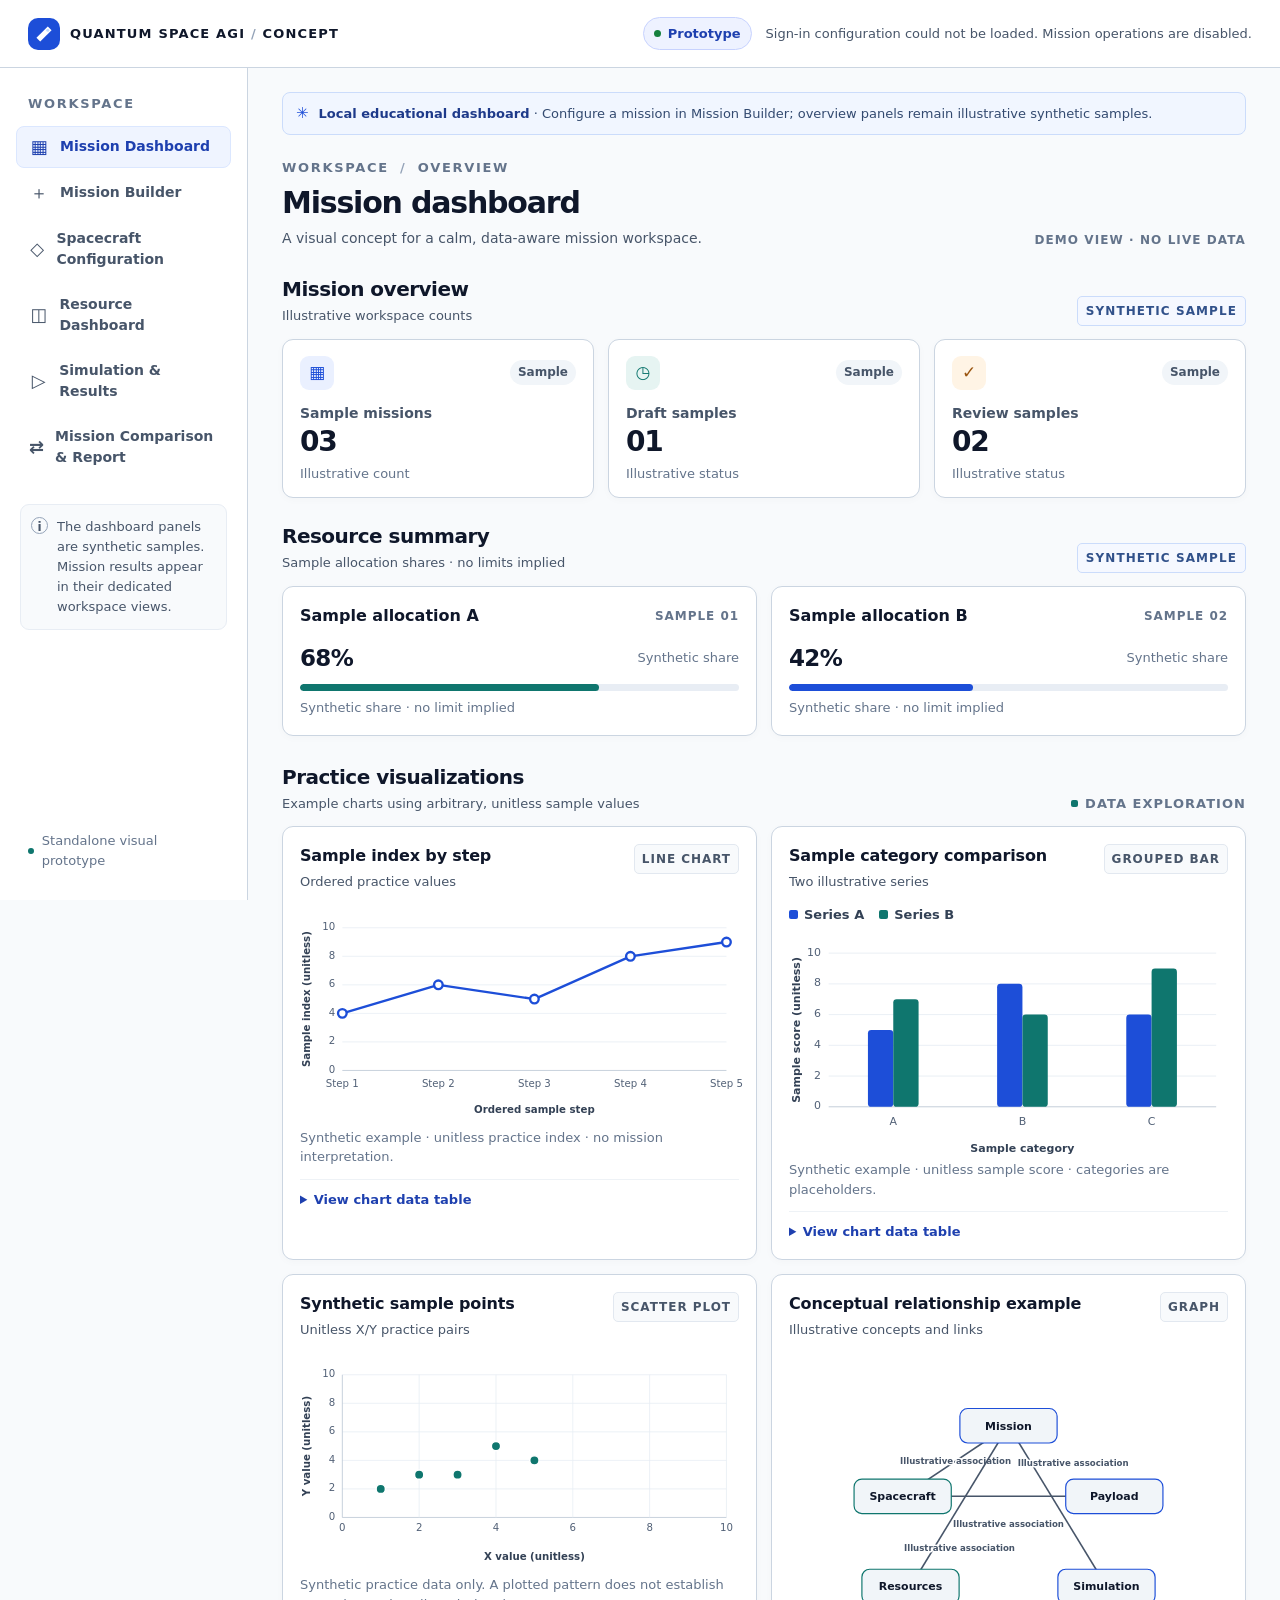
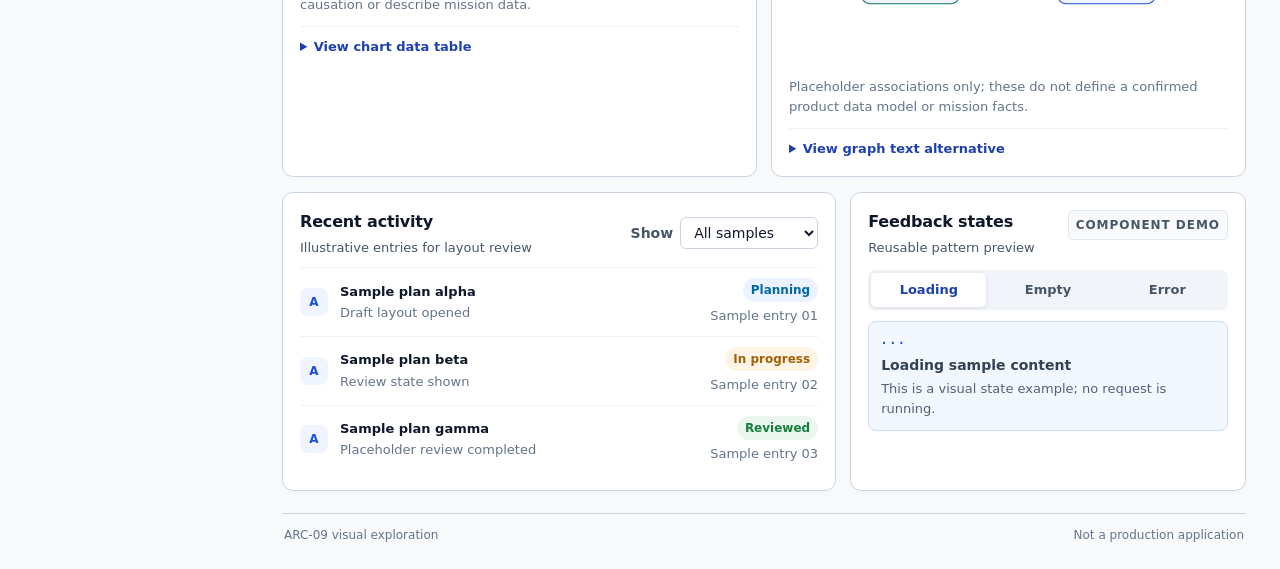
==== commit b3605017: "Prepare NASAQ26 mission demo for deployment" ====
--- a/arc09-ui-prototype/index.html
+++ b/arc09-ui-prototype/index.html
@@ -155,7 +155,7 @@
                   <div class="form-field">
                     <label for="mission-destination">Educational orbit profile</label>
                     <select id="mission-destination" name="destination_profile_id" required>
-                      <option value="" selected disabled>Loading synthetic profiles…</option>
+                      <option value="" selected disabled>Checking sign-in configuration…</option>
                     </select>
                     <small>Altitude in metres above the simulator Earth reference radius; ECI +X start and prograde +Y velocity.</small>
                   </div>
@@ -168,6 +168,7 @@
                   </fieldset>
                 </div>
                 <button class="button button-primary" type="submit" disabled>Validate and run mission</button>
+                <p id="mission-demo-readiness" role="status" aria-live="polite">Checking sign-in and mission readiness…</p>
               </form>
               <p id="mission-demo-status" role="status" aria-live="polite">Loading synthetic destination profiles from the local mission API…</p>
             </section>
--- a/arc09-ui-prototype/styles.css
+++ b/arc09-ui-prototype/styles.css
@@ -714,7 +714,8 @@
   box-shadow: 0 4px 14px rgba(15,23,42,.18);
   font-size: 13px;
   font-weight: 650;
-  white-space: nowrap;
+  white-space: normal;
+  overflow-wrap: anywhere;
 }
 
 .chart-tooltip[hidden] {
@@ -776,7 +777,7 @@
 }
 
 .graph-edge {
-  stroke: var(--border);
+  stroke: var(--muted);
   stroke-width: 2;
 }
 
@@ -1017,6 +1018,10 @@
   font-size: 13px;
 }
 
+.collection-state {
+  grid-column: 1 / -1;
+}
+
 .state-box strong {
   font-size: 14px;
 }
@@ -1127,6 +1132,17 @@
   }
   .shell-body {
     grid-template-columns: 220px minmax(0,1fr);
+  }
+  .visual-grid {
+    grid-template-columns: minmax(0,1fr);
+  }
+  .graph-host {
+    height: 330px;
+    overflow-x: auto;
+  }
+  .graph-host svg {
+    width: 560px;
+    height: 330px;
   }
   .lower-grid {
     grid-template-columns: minmax(0,1fr);
@@ -1296,7 +1312,7 @@
     height: 220px;
   }
   .graph-host {
-    height: 290px;
+    height: 330px;
   }
   .chart-tick {
     font-size: 13px;
